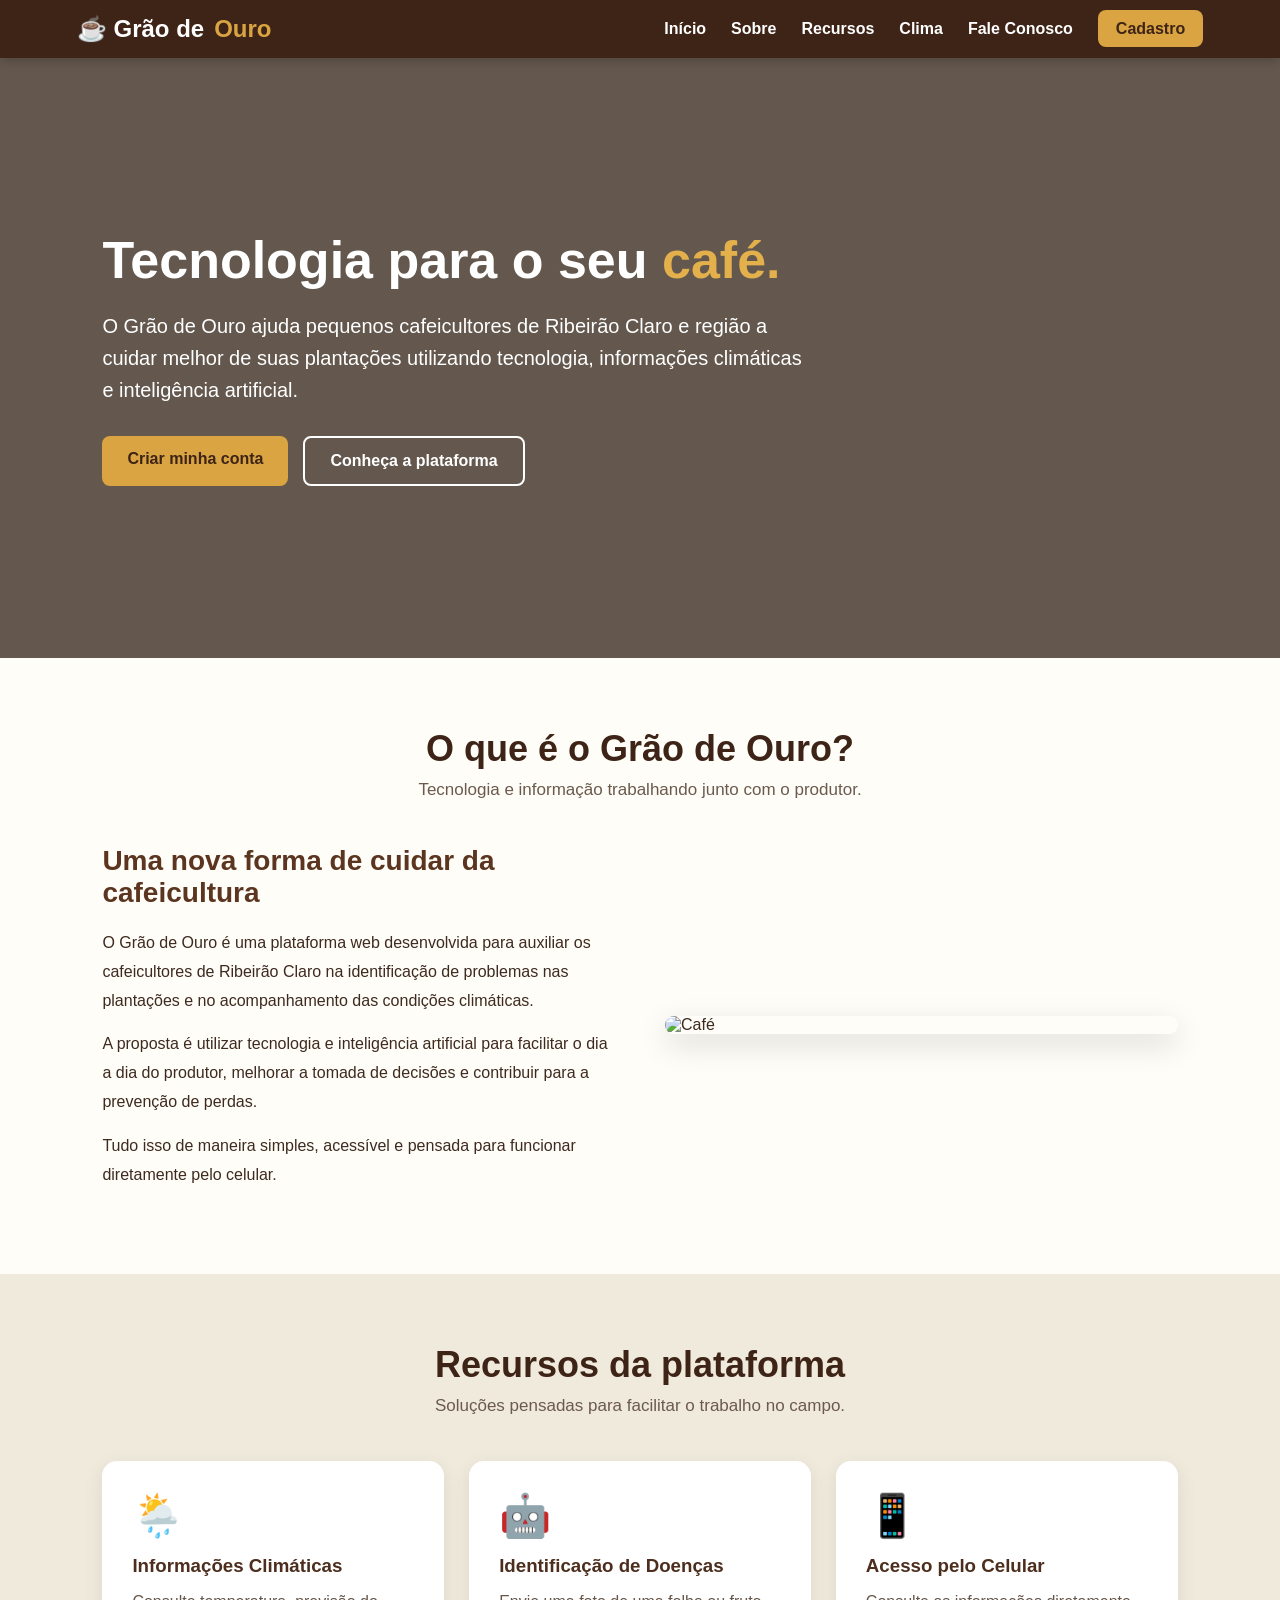
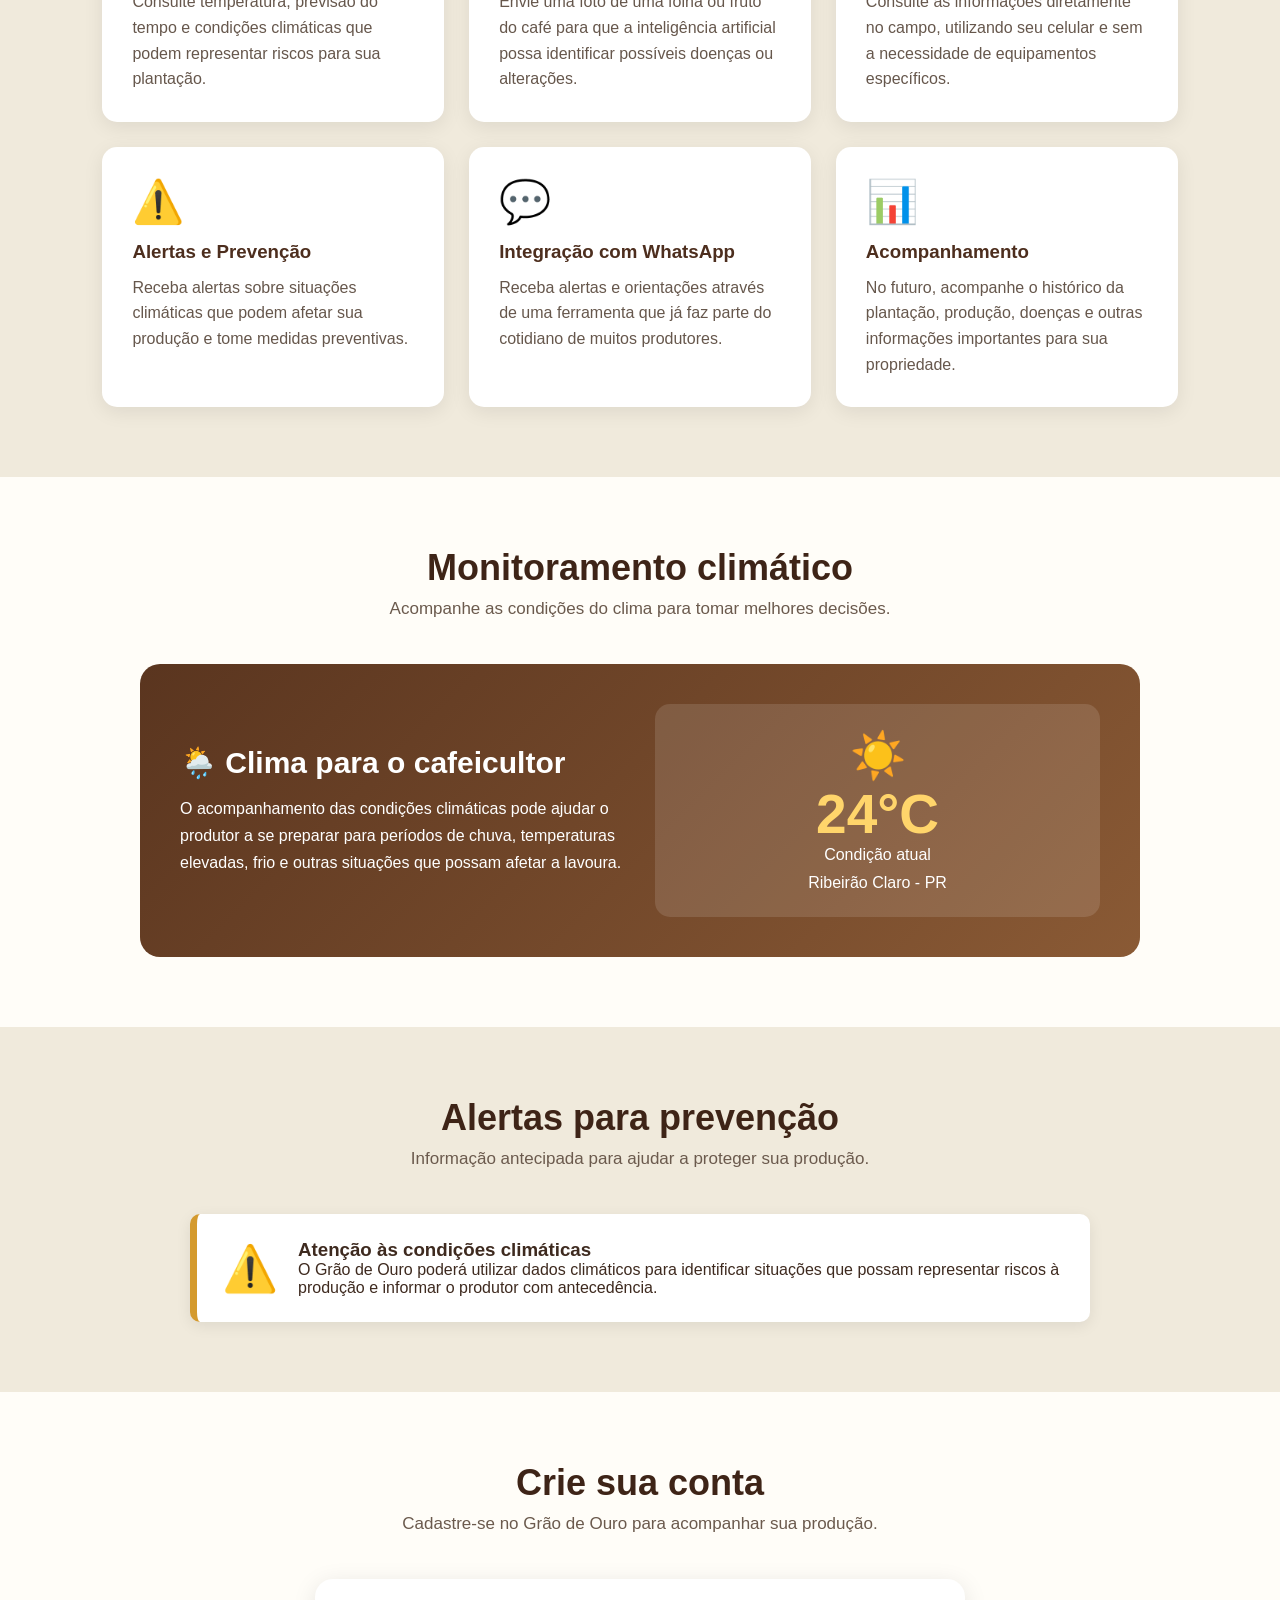
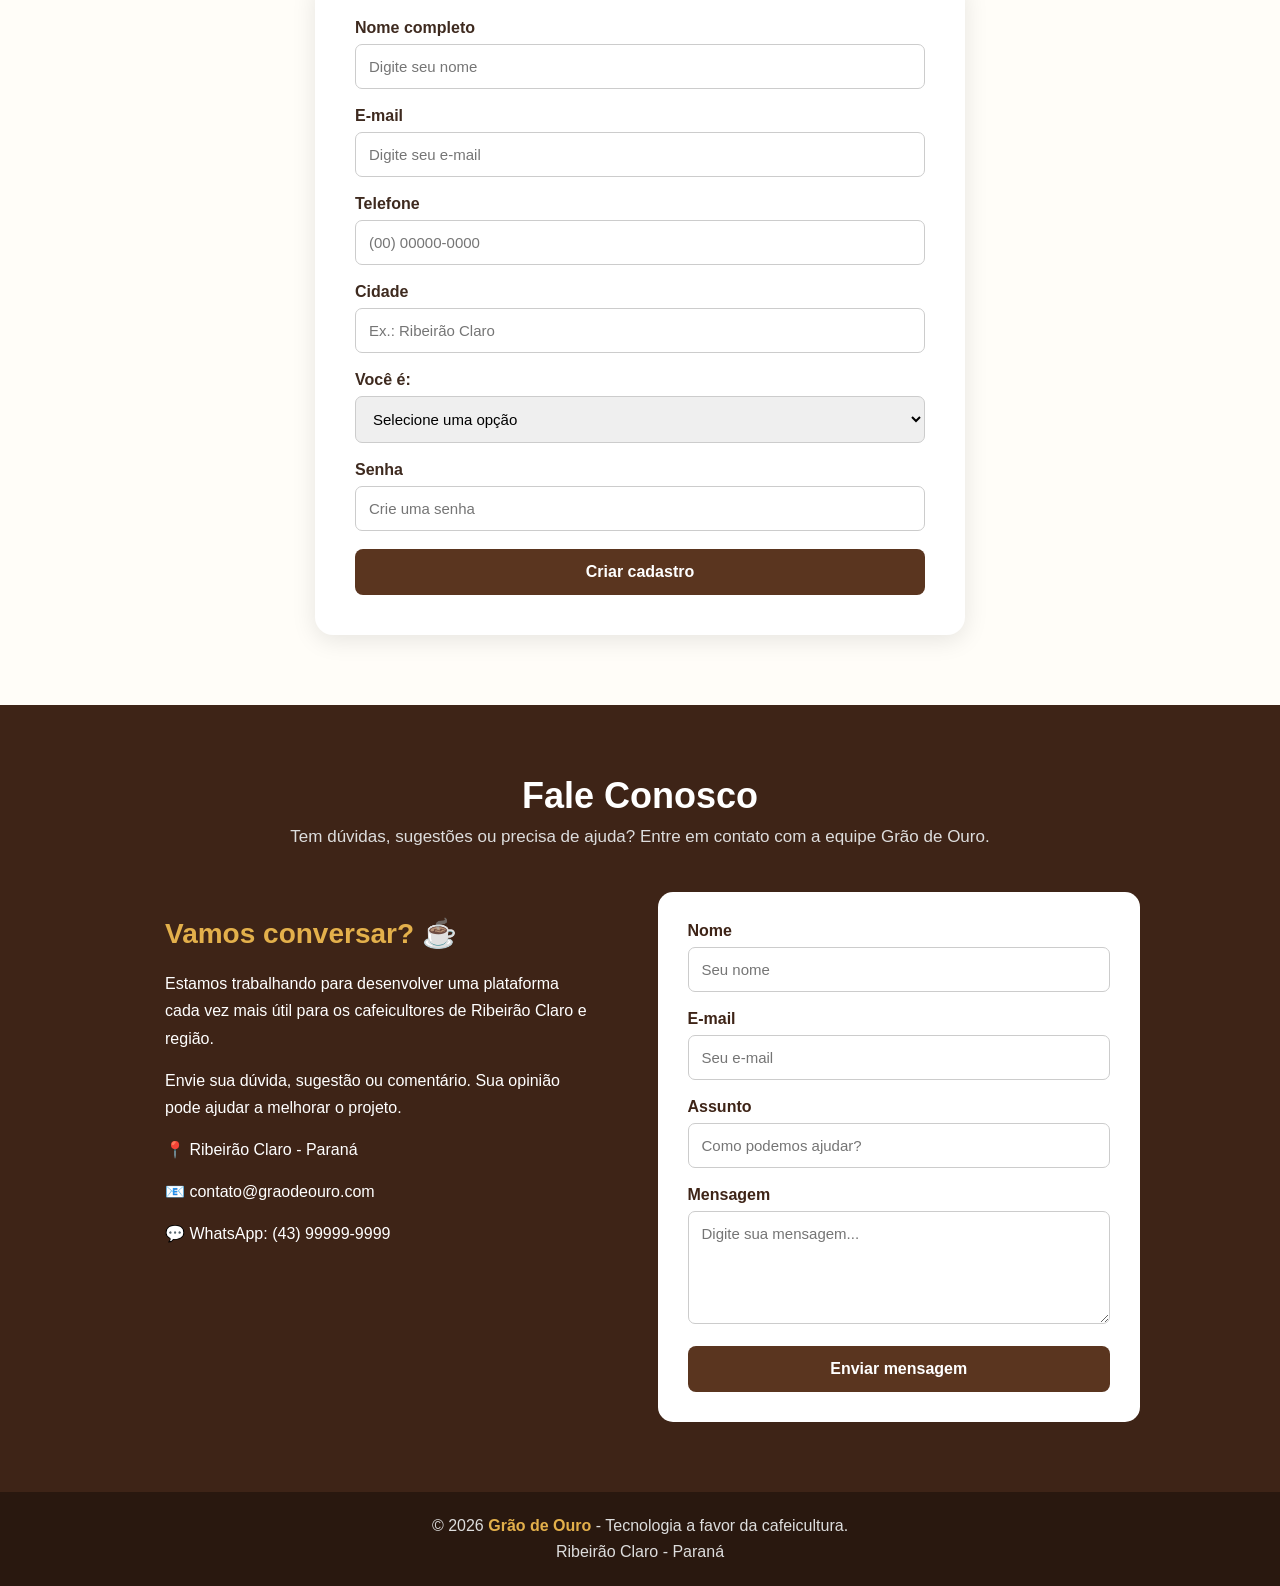
==== index.html @ 0e8c2e57 "upfate" ====
<!DOCTYPE html>
<html lang="pt-BR">
<head>
    <meta charset="UTF-8">
    <meta name="viewport" content="width=device-width, initial-scale=1.0">

    <title>Grão de Ouro | Tecnologia para a Cafeicultura</title>

    <style>
        * {
            margin: 0;
            padding: 0;
            box-sizing: border-box;
            font-family: Arial, Helvetica, sans-serif;
        }

        html {
            scroll-behavior: smooth;
        }

        body {
            background-color: #f7f3ea;
            color: #3e2a1f;
        }

        /* CABEÇALHO */

        header {
            background: #3e2417;
            color: white;
            padding: 15px 6%;
            display: flex;
            justify-content: space-between;
            align-items: center;
            position: sticky;
            top: 0;
            z-index: 1000;
            box-shadow: 0 3px 10px rgba(0,0,0,0.2);
        }

        .logo {
            display: flex;
            align-items: center;
            gap: 10px;
            font-size: 24px;
            font-weight: bold;
        }

        .logo span {
            color: #d9a441;
        }

        nav ul {
            display: flex;
            list-style: none;
            gap: 25px;
        }

        nav a {
            color: white;
            text-decoration: none;
            font-weight: bold;
            transition: 0.3s;
        }

        nav a:hover {
            color: #d9a441;
        }

        .btn-cadastro {
            background: #d9a441;
            padding: 10px 18px;
            border-radius: 8px;
            color: #3e2417 !important;
        }

        /* HERO */

        .hero {
            min-height: 600px;
            display: flex;
            align-items: center;
            padding: 60px 8%;
            background:
                linear-gradient(rgba(43, 28, 18, 0.72), rgba(43, 28, 18, 0.72)),
                url("https://images.unsplash.com/photo-1447933601403-0c6688de566e?auto=format&fit=crop&w=1600&q=80");
            background-size: cover;
            background-position: center;
            color: white;
        }

        .hero-content {
            max-width: 700px;
        }

        .hero h1 {
            font-size: 52px;
            margin-bottom: 20px;
        }

        .hero h1 span {
            color: #e3b04b;
        }

        .hero p {
            font-size: 20px;
            line-height: 1.6;
            margin-bottom: 30px;
        }

        .hero-buttons {
            display: flex;
            gap: 15px;
            flex-wrap: wrap;
        }

        .btn {
            display: inline-block;
            padding: 14px 25px;
            border-radius: 8px;
            text-decoration: none;
            font-weight: bold;
            transition: 0.3s;
        }

        .btn-primary {
            background: #d9a441;
            color: #3e2417;
        }

        .btn-primary:hover {
            background: #efc56d;
            transform: translateY(-2px);
        }

        .btn-secondary {
            border: 2px solid white;
            color: white;
        }

        .btn-secondary:hover {
            background: white;
            color: #3e2417;
        }

        /* SEÇÕES */

        section {
            padding: 70px 8%;
        }

        .section-title {
            text-align: center;
            margin-bottom: 45px;
        }

        .section-title h2 {
            font-size: 36px;
            color: #3e2417;
            margin-bottom: 10px;
        }

        .section-title p {
            color: #6b5a4d;
            font-size: 17px;
        }

        /* SOBRE */

        .sobre {
            background: #fffdf8;
        }

        .sobre-container {
            max-width: 1100px;
            margin: auto;
            display: grid;
            grid-template-columns: 1fr 1fr;
            gap: 50px;
            align-items: center;
        }

        .sobre-texto h3 {
            font-size: 28px;
            margin-bottom: 20px;
            color: #5b351f;
        }

        .sobre-texto p {
            line-height: 1.8;
            margin-bottom: 15px;
        }

        .sobre-img {
            border-radius: 20px;
            overflow: hidden;
            box-shadow: 0 10px 30px rgba(0,0,0,0.15);
        }

        .sobre-img img {
            width: 100%;
            display: block;
        }

        /* FUNCIONALIDADES */

        .funcionalidades {
            background: #f0eadc;
        }

        .cards {
            max-width: 1200px;
            margin: auto;
            display: grid;
            grid-template-columns: repeat(3, 1fr);
            gap: 25px;
        }

        .card {
            background: white;
            padding: 30px;
            border-radius: 15px;
            box-shadow: 0 5px 20px rgba(0,0,0,0.08);
            transition: 0.3s;
        }

        .card:hover {
            transform: translateY(-7px);
            box-shadow: 0 10px 25px rgba(0,0,0,0.15);
        }

        .card-icon {
            font-size: 42px;
            margin-bottom: 15px;
        }

        .card h3 {
            margin-bottom: 12px;
            color: #4d2e1e;
        }

        .card p {
            line-height: 1.6;
            color: #66574c;
        }

        /* CLIMA */

        .clima {
            background: #fffdf8;
        }

        .clima-box {
            max-width: 1000px;
            margin: auto;
            background: linear-gradient(135deg, #5a351f, #8a5a35);
            color: white;
            padding: 40px;
            border-radius: 20px;
            display: grid;
            grid-template-columns: 1fr 1fr;
            gap: 30px;
            align-items: center;
        }

        .clima-info h3 {
            font-size: 30px;
            margin-bottom: 15px;
        }

        .clima-info p {
            line-height: 1.7;
        }

        .clima-card {
            background: rgba(255,255,255,0.12);
            padding: 25px;
            border-radius: 15px;
            text-align: center;
        }

        .temperatura {
            font-size: 55px;
            font-weight: bold;
            color: #ffd56b;
        }

        /* ALERTAS */

        .alertas {
            background: #f0eadc;
        }

        .alerta-box {
            max-width: 900px;
            margin: auto;
            display: flex;
            gap: 20px;
            align-items: center;
            background: #fff;
            border-left: 7px solid #d49a2e;
            padding: 25px;
            border-radius: 10px;
            box-shadow: 0 4px 15px rgba(0,0,0,0.08);
        }

        .alerta-icon {
            font-size: 45px;
        }

        /* CADASTRO */

        .cadastro {
            background: #fffdf8;
        }

        .form-container {
            max-width: 650px;
            margin: auto;
            background: white;
            padding: 40px;
            border-radius: 18px;
            box-shadow: 0 5px 25px rgba(0,0,0,0.1);
        }

        .form-group {
            margin-bottom: 18px;
        }

        .form-group label {
            display: block;
            margin-bottom: 7px;
            font-weight: bold;
        }

        .form-group input,
        .form-group select,
        .form-group textarea {
            width: 100%;
            padding: 13px;
            border: 1px solid #ccc;
            border-radius: 7px;
            outline: none;
            font-size: 15px;
        }

        .form-group input:focus,
        .form-group select:focus,
        .form-group textarea:focus {
            border-color: #8a5a35;
        }

        .btn-form {
            width: 100%;
            padding: 14px;
            border: none;
            border-radius: 8px;
            background: #5a351f;
            color: white;
            font-size: 16px;
            font-weight: bold;
            cursor: pointer;
            transition: 0.3s;
        }

        .btn-form:hover {
            background: #8a5a35;
        }

        /* FALE CONOSCO */

        .contato {
            background: #3e2417;
            color: white;
        }

        .contato .section-title h2 {
            color: white;
        }

        .contato .section-title p {
            color: #ddd;
        }

        .contato-container {
            max-width: 1000px;
            margin: auto;
            display: grid;
            grid-template-columns: 1fr 1fr;
            gap: 35px;
        }

        .contato-info {
            padding: 25px;
        }

        .contato-info h3 {
            font-size: 28px;
            margin-bottom: 20px;
            color: #e3b04b;
        }

        .contato-info p {
            line-height: 1.7;
            margin-bottom: 15px;
        }

        .contato-form {
            background: white;
            padding: 30px;
            border-radius: 15px;
            color: #3e2417;
        }

        /* RODAPÉ */

        footer {
            background: #29180f;
            color: #ddd;
            text-align: center;
            padding: 25px;
        }

        footer strong {
            color: #e3b04b;
        }

        /* RESPONSIVIDADE */

        @media (max-width: 900px) {

            nav ul {
                gap: 12px;
            }

            .hero h1 {
                font-size: 42px;
            }

            .cards {
                grid-template-columns: repeat(2, 1fr);
            }

            .sobre-container,
            .clima-box,
            .contato-container {
                grid-template-columns: 1fr;
            }
        }

        @media (max-width: 650px) {

            header {
                flex-direction: column;
                gap: 15px;
            }

            nav ul {
                flex-wrap: wrap;
                justify-content: center;
            }

            .hero {
                min-height: 520px;
                padding: 40px 6%;
            }

            .hero h1 {
                font-size: 35px;
            }

            .hero p {
                font-size: 17px;
            }

            section {
                padding: 50px 6%;
            }

            .cards {
                grid-template-columns: 1fr;
            }

            .form-container {
                padding: 25px;
            }
        }
    </style>
</head>

<body>

    <!-- CABEÇALHO -->

    <header>

        <div class="logo">
            ☕ Grão de <span>Ouro</span>
        </div>

        <nav>
            <ul>
                <li><a href="#inicio">Início</a></li>
                <li><a href="#sobre">Sobre</a></li>
                <li><a href="#recursos">Recursos</a></li>
                <li><a href="#clima">Clima</a></li>
                <li><a href="#contato">Fale Conosco</a></li>
                <li><a href="#cadastro" class="btn-cadastro">Cadastro</a></li>
            </ul>
        </nav>

    </header>


    <!-- INÍCIO -->

    <section class="hero" id="inicio">

        <div class="hero-content">

            <h1>
                Tecnologia para o seu
                <span>café.</span>
            </h1>

            <p>
                O Grão de Ouro ajuda pequenos cafeicultores
                de Ribeirão Claro e região a cuidar melhor
                de suas plantações utilizando tecnologia,
                informações climáticas e inteligência artificial.
            </p>

            <div class="hero-buttons">

                <a href="#cadastro" class="btn btn-primary">
                    Criar minha conta
                </a>

                <a href="#recursos" class="btn btn-secondary">
                    Conheça a plataforma
                </a>

            </div>

        </div>

    </section>


    <!-- SOBRE -->

    <section class="sobre" id="sobre">

        <div class="section-title">

            <h2>O que é o Grão de Ouro?</h2>

            <p>
                Tecnologia e informação trabalhando junto com o produtor.
            </p>

        </div>

        <div class="sobre-container">

            <div class="sobre-texto">

                <h3>Uma nova forma de cuidar da cafeicultura</h3>

                <p>
                    O Grão de Ouro é uma plataforma web desenvolvida
                    para auxiliar os cafeicultores de Ribeirão Claro
                    na identificação de problemas nas plantações e
                    no acompanhamento das condições climáticas.
                </p>

                <p>
                    A proposta é utilizar tecnologia e inteligência
                    artificial para facilitar o dia a dia do produtor,
                    melhorar a tomada de decisões e contribuir para
                    a prevenção de perdas.
                </p>

                <p>
                    Tudo isso de maneira simples, acessível e pensada
                    para funcionar diretamente pelo celular.
                </p>

            </div>

            <div class="sobre-img">

                <img
                    src="https://images.unsplash.com/photo-1514432324607-a09d9b4aefdd?auto=format&fit=crop&w=900&q=80"
                    alt="Café">
                    
            </div>

        </div>

    </section>


    <!-- RECURSOS -->

    <section class="funcionalidades" id="recursos">

        <div class="section-title">

            <h2>Recursos da plataforma</h2>

            <p>
                Soluções pensadas para facilitar o trabalho no campo.
            </p>

        </div>

        <div class="cards">

            <div class="card">

                <div class="card-icon">🌦️</div>

                <h3>Informações Climáticas</h3>

                <p>
                    Consulte temperatura, previsão do tempo e
                    condições climáticas que podem representar
                    riscos para sua plantação.
                </p>

            </div>


            <div class="card">

                <div class="card-icon">🤖</div>

                <h3>Identificação de Doenças</h3>

                <p>
                    Envie uma foto de uma folha ou fruto do café
                    para que a inteligência artificial possa
                    identificar possíveis doenças ou alterações.
                </p>

            </div>


            <div class="card">

                <div class="card-icon">📱</div>

                <h3>Acesso pelo Celular</h3>

                <p>
                    Consulte as informações diretamente no campo,
                    utilizando seu celular e sem a necessidade
                    de equipamentos específicos.
                </p>

            </div>


            <div class="card">

                <div class="card-icon">⚠️</div>

                <h3>Alertas e Prevenção</h3>

                <p>
                    Receba alertas sobre situações climáticas
                    que podem afetar sua produção e tome medidas
                    preventivas.
                </p>

            </div>


            <div class="card">

                <div class="card-icon">💬</div>

                <h3>Integração com WhatsApp</h3>

                <p>
                    Receba alertas e orientações através de uma
                    ferramenta que já faz parte do cotidiano
                    de muitos produtores.
                </p>

            </div>


            <div class="card">

                <div class="card-icon">📊</div>

                <h3>Acompanhamento</h3>

                <p>
                    No futuro, acompanhe o histórico da plantação,
                    produção, doenças e outras informações
                    importantes para sua propriedade.
                </p>

            </div>

        </div>

    </section>


    <!-- CLIMA -->

    <section class="clima" id="clima">

        <div class="section-title">

            <h2>Monitoramento climático</h2>

            <p>
                Acompanhe as condições do clima para tomar melhores decisões.
            </p>

        </div>

        <div class="clima-box">

            <div class="clima-info">

                <h3>🌦️ Clima para o cafeicultor</h3>

                <p>
                    O acompanhamento das condições climáticas pode
                    ajudar o produtor a se preparar para períodos
                    de chuva, temperaturas elevadas, frio e outras
                    situações que possam afetar a lavoura.
                </p>

            </div>

            <div class="clima-card">

                <div style="font-size: 45px;">☀️</div>

                <div class="temperatura">24°C</div>

                <p>Condição atual</p>

                <p style="margin-top: 10px;">
                    Ribeirão Claro - PR
                </p>

            </div>

        </div>

    </section>


    <!-- ALERTAS -->

    <section class="alertas">

        <div class="section-title">

            <h2>Alertas para prevenção</h2>

            <p>
                Informação antecipada para ajudar a proteger sua produção.
            </p>

        </div>

        <div class="alerta-box">

            <div class="alerta-icon">⚠️</div>

            <div>

                <h3>Atenção às condições climáticas</h3>

                <p>
                    O Grão de Ouro poderá utilizar dados climáticos
                    para identificar situações que possam representar
                    riscos à produção e informar o produtor com
                    antecedência.
                </p>

            </div>

        </div>

    </section>


    <!-- CADASTRO -->

    <section class="cadastro" id="cadastro">

        <div class="section-title">

            <h2>Crie sua conta</h2>

            <p>
                Cadastre-se no Grão de Ouro para acompanhar sua produção.
            </p>

        </div>

        <div class="form-container">

            <form id="formCadastro">

                <div class="form-group">

                    <label for="nome">Nome completo</label>

                    <input
                        type="text"
                        id="nome"
                        placeholder="Digite seu nome"
                        required>

                </div>


                <div class="form-group">

                    <label for="email">E-mail</label>

                    <input
                        type="email"
                        id="email"
                        placeholder="Digite seu e-mail"
                        required>

                </div>


                <div class="form-group">

                    <label for="telefone">Telefone</label>

                    <input
                        type="tel"
                        id="telefone"
                        placeholder="(00) 00000-0000"
                        required>

                </div>


                <div class="form-group">

                    <label for="cidade">Cidade</label>

                    <input
                        type="text"
                        id="cidade"
                        placeholder="Ex.: Ribeirão Claro"
                        required>

                </div>


                <div class="form-group">

                    <label for="tipo">Você é:</label>

                    <select id="tipo" required>

                        <option value="">
                            Selecione uma opção
                        </option>

                        <option>
                            Pequeno cafeicultor
                        </option>

                        <option>
                            Produtor rural
                        </option>

                        <option>
                            Técnico agrícola
                        </option>

                        <option>
                            Outro
                        </option>

                    </select>

                </div>


                <div class="form-group">

                    <label for="senha">Senha</label>

                    <input
                        type="password"
                        id="senha"
                        placeholder="Crie uma senha"
                        required>

                </div>


                <button type="submit" class="btn-form">
                    Criar cadastro
                </button>

            </form>

        </div>

    </section>


    <!-- FALE CONOSCO -->

    <section class="contato" id="contato">

        <div class="section-title">

            <h2>Fale Conosco</h2>

            <p>
                Tem dúvidas, sugestões ou precisa de ajuda?
                Entre em contato com a equipe Grão de Ouro.
            </p>

        </div>

        <div class="contato-container">

            <div class="contato-info">

                <h3>Vamos conversar? ☕</h3>

                <p>
                    Estamos trabalhando para desenvolver uma
                    plataforma cada vez mais útil para os
                    cafeicultores de Ribeirão Claro e região.
                </p>

                <p>
                    Envie sua dúvida, sugestão ou comentário.
                    Sua opinião pode ajudar a melhorar o projeto.
                </p>

                <p>
                    📍 Ribeirão Claro - Paraná
                </p>

                <p>
                    📧 contato@graodeouro.com
                </p>

                <p>
                    💬 WhatsApp: (43) 99999-9999
                </p>

            </div>


            <div class="contato-form">

                <form id="formContato">

                    <div class="form-group">

                        <label for="nomeContato">
                            Nome
                        </label>

                        <input
                            type="text"
                            id="nomeContato"
                            placeholder="Seu nome"
                            required>

                    </div>


                    <div class="form-group">

                        <label for="emailContato">
                            E-mail
                        </label>

                        <input
                            type="email"
                            id="emailContato"
                            placeholder="Seu e-mail"
                            required>

                    </div>


                    <div class="form-group">

                        <label for="assunto">
                            Assunto
                        </label>

                        <input
                            type="text"
                            id="assunto"
                            placeholder="Como podemos ajudar?"
                            required>

                    </div>


                    <div class="form-group">

                        <label for="mensagem">
                            Mensagem
                        </label>

                        <textarea
                            id="mensagem"
                            rows="5"
                            placeholder="Digite sua mensagem..."
                            required></textarea>

                    </div>


                    <button type="submit" class="btn-form">
                        Enviar mensagem
                    </button>

                </form>

            </div>

        </div>

    </section>


    <!-- RODAPÉ -->

    <footer>

        <p>
            © 2026 <strong>Grão de Ouro</strong> -
            Tecnologia a favor da cafeicultura.
        </p>

        <p style="margin-top: 8px;">
            Ribeirão Claro - Paraná
        </p>

    </footer>


    <!-- JAVASCRIPT -->

    <script>

        // FORMULÁRIO DE CADASTRO

        document
            .getElementById("formCadastro")
            .addEventListener("submit", function(event) {

                event.preventDefault();

                const nome =
                    document.getElementById("nome").value;

                alert(
                    "Cadastro realizado com sucesso, " +
                    nome +
                    "!"
                );

                this.reset();

            });


        // FORMULÁRIO DE CONTATO

        document
            .getElementById("formContato")
            .addEventListener("submit", function(event) {

                event.preventDefault();

                alert(
                    "Mensagem enviada com sucesso! " +
                    "Nossa equipe entrará em contato."
                );

                this.reset();

            });

    </script>

</body>
</html>
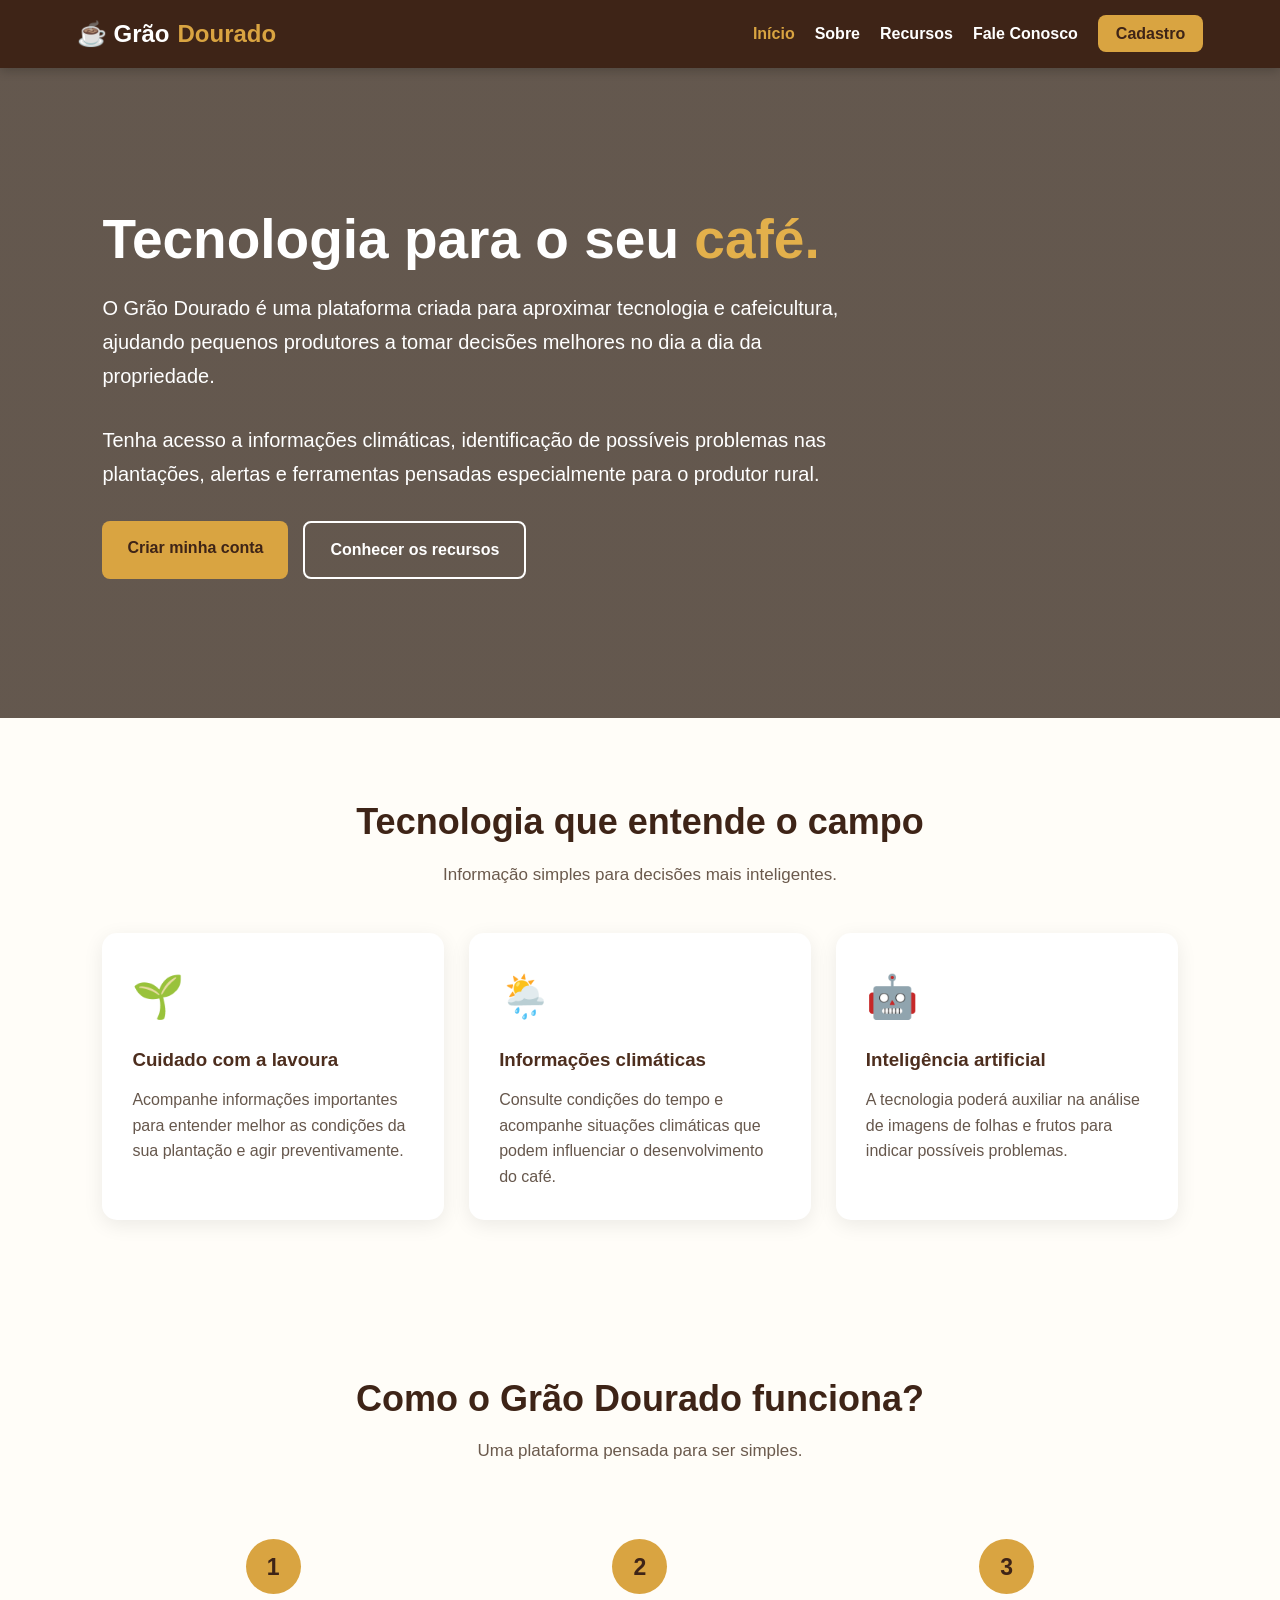
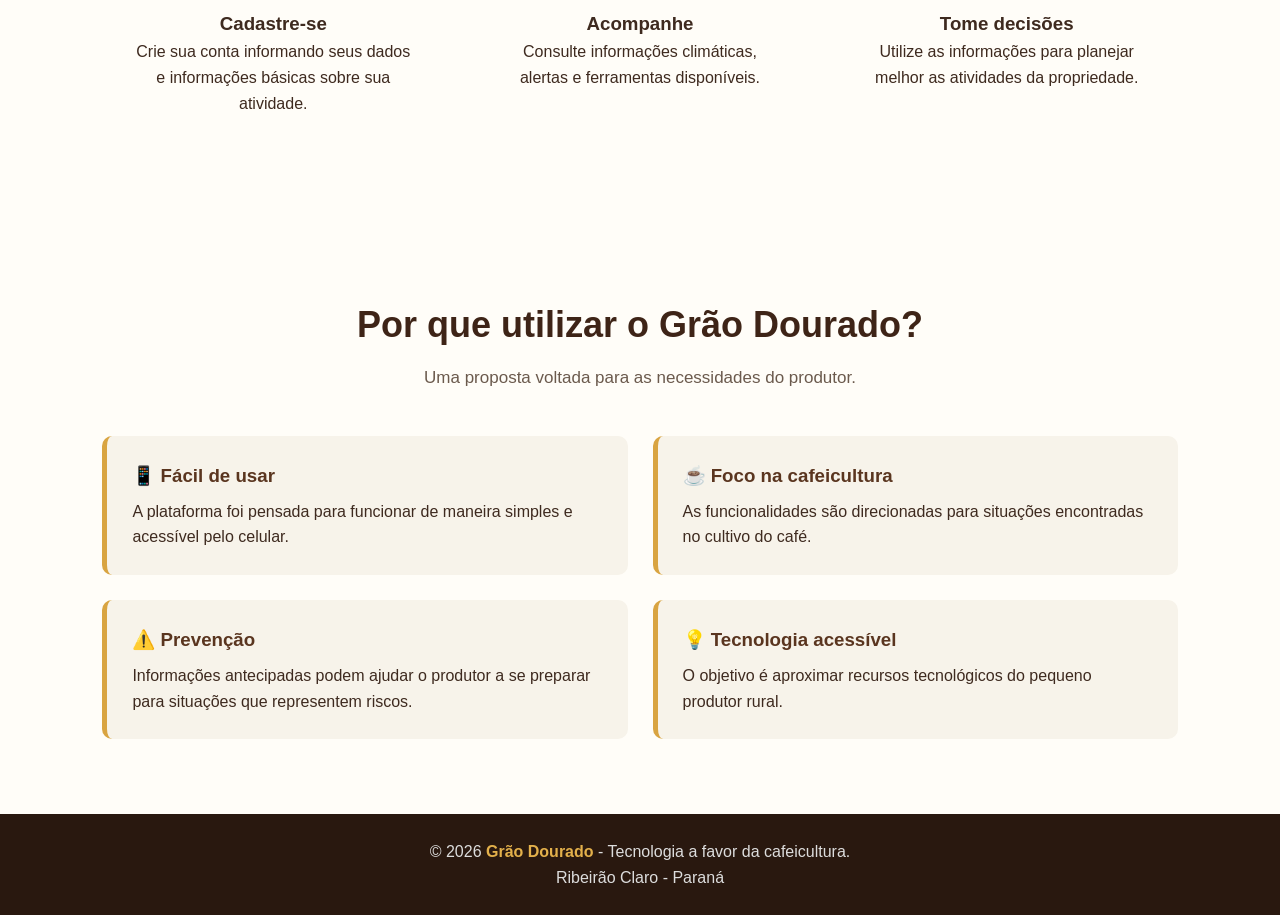
==== commit f9216574: "update" ====
--- a/index.html
+++ b/index.html
@@ -1,1109 +1,321 @@
 <!DOCTYPE html>
 <html lang="pt-BR">
+
 <head>
+
     <meta charset="UTF-8">
     <meta name="viewport" content="width=device-width, initial-scale=1.0">
 
-    <title>Grão de Ouro | Tecnologia para a Cafeicultura</title>
-
-    <style>
-        * {
-            margin: 0;
-            padding: 0;
-            box-sizing: border-box;
-            font-family: Arial, Helvetica, sans-serif;
-        }
-
-        html {
-            scroll-behavior: smooth;
-        }
-
-        body {
-            background-color: #f7f3ea;
-            color: #3e2a1f;
-        }
-
-        /* CABEÇALHO */
-
-        header {
-            background: #3e2417;
-            color: white;
-            padding: 15px 6%;
-            display: flex;
-            justify-content: space-between;
-            align-items: center;
-            position: sticky;
-            top: 0;
-            z-index: 1000;
-            box-shadow: 0 3px 10px rgba(0,0,0,0.2);
-        }
-
-        .logo {
-            display: flex;
-            align-items: center;
-            gap: 10px;
-            font-size: 24px;
-            font-weight: bold;
-        }
-
-        .logo span {
-            color: #d9a441;
-        }
-
-        nav ul {
-            display: flex;
-            list-style: none;
-            gap: 25px;
-        }
-
-        nav a {
-            color: white;
-            text-decoration: none;
-            font-weight: bold;
-            transition: 0.3s;
-        }
-
-        nav a:hover {
-            color: #d9a441;
-        }
-
-        .btn-cadastro {
-            background: #d9a441;
-            padding: 10px 18px;
-            border-radius: 8px;
-            color: #3e2417 !important;
-        }
-
-        /* HERO */
-
-        .hero {
-            min-height: 600px;
-            display: flex;
-            align-items: center;
-            padding: 60px 8%;
-            background:
-                linear-gradient(rgba(43, 28, 18, 0.72), rgba(43, 28, 18, 0.72)),
-                url("https://images.unsplash.com/photo-1447933601403-0c6688de566e?auto=format&fit=crop&w=1600&q=80");
-            background-size: cover;
-            background-position: center;
-            color: white;
-        }
-
-        .hero-content {
-            max-width: 700px;
-        }
-
-        .hero h1 {
-            font-size: 52px;
-            margin-bottom: 20px;
-        }
-
-        .hero h1 span {
-            color: #e3b04b;
-        }
-
-        .hero p {
-            font-size: 20px;
-            line-height: 1.6;
-            margin-bottom: 30px;
-        }
-
-        .hero-buttons {
-            display: flex;
-            gap: 15px;
-            flex-wrap: wrap;
-        }
-
-        .btn {
-            display: inline-block;
-            padding: 14px 25px;
-            border-radius: 8px;
-            text-decoration: none;
-            font-weight: bold;
-            transition: 0.3s;
-        }
-
-        .btn-primary {
-            background: #d9a441;
-            color: #3e2417;
-        }
-
-        .btn-primary:hover {
-            background: #efc56d;
-            transform: translateY(-2px);
-        }
-
-        .btn-secondary {
-            border: 2px solid white;
-            color: white;
-        }
-
-        .btn-secondary:hover {
-            background: white;
-            color: #3e2417;
-        }
-
-        /* SEÇÕES */
-
-        section {
-            padding: 70px 8%;
-        }
-
-        .section-title {
-            text-align: center;
-            margin-bottom: 45px;
-        }
-
-        .section-title h2 {
-            font-size: 36px;
-            color: #3e2417;
-            margin-bottom: 10px;
-        }
-
-        .section-title p {
-            color: #6b5a4d;
-            font-size: 17px;
-        }
-
-        /* SOBRE */
-
-        .sobre {
-            background: #fffdf8;
-        }
-
-        .sobre-container {
-            max-width: 1100px;
-            margin: auto;
-            display: grid;
-            grid-template-columns: 1fr 1fr;
-            gap: 50px;
-            align-items: center;
-        }
-
-        .sobre-texto h3 {
-            font-size: 28px;
-            margin-bottom: 20px;
-            color: #5b351f;
-        }
-
-        .sobre-texto p {
-            line-height: 1.8;
-            margin-bottom: 15px;
-        }
-
-        .sobre-img {
-            border-radius: 20px;
-            overflow: hidden;
-            box-shadow: 0 10px 30px rgba(0,0,0,0.15);
-        }
-
-        .sobre-img img {
-            width: 100%;
-            display: block;
-        }
-
-        /* FUNCIONALIDADES */
-
-        .funcionalidades {
-            background: #f0eadc;
-        }
-
-        .cards {
-            max-width: 1200px;
-            margin: auto;
-            display: grid;
-            grid-template-columns: repeat(3, 1fr);
-            gap: 25px;
-        }
-
-        .card {
-            background: white;
-            padding: 30px;
-            border-radius: 15px;
-            box-shadow: 0 5px 20px rgba(0,0,0,0.08);
-            transition: 0.3s;
-        }
-
-        .card:hover {
-            transform: translateY(-7px);
-            box-shadow: 0 10px 25px rgba(0,0,0,0.15);
-        }
-
-        .card-icon {
-            font-size: 42px;
-            margin-bottom: 15px;
-        }
-
-        .card h3 {
-            margin-bottom: 12px;
-            color: #4d2e1e;
-        }
-
-        .card p {
-            line-height: 1.6;
-            color: #66574c;
-        }
-
-        /* CLIMA */
-
-        .clima {
-            background: #fffdf8;
-        }
-
-        .clima-box {
-            max-width: 1000px;
-            margin: auto;
-            background: linear-gradient(135deg, #5a351f, #8a5a35);
-            color: white;
-            padding: 40px;
-            border-radius: 20px;
-            display: grid;
-            grid-template-columns: 1fr 1fr;
-            gap: 30px;
-            align-items: center;
-        }
-
-        .clima-info h3 {
-            font-size: 30px;
-            margin-bottom: 15px;
-        }
-
-        .clima-info p {
-            line-height: 1.7;
-        }
-
-        .clima-card {
-            background: rgba(255,255,255,0.12);
-            padding: 25px;
-            border-radius: 15px;
-            text-align: center;
-        }
-
-        .temperatura {
-            font-size: 55px;
-            font-weight: bold;
-            color: #ffd56b;
-        }
-
-        /* ALERTAS */
-
-        .alertas {
-            background: #f0eadc;
-        }
-
-        .alerta-box {
-            max-width: 900px;
-            margin: auto;
-            display: flex;
-            gap: 20px;
-            align-items: center;
-            background: #fff;
-            border-left: 7px solid #d49a2e;
-            padding: 25px;
-            border-radius: 10px;
-            box-shadow: 0 4px 15px rgba(0,0,0,0.08);
-        }
-
-        .alerta-icon {
-            font-size: 45px;
-        }
-
-        /* CADASTRO */
-
-        .cadastro {
-            background: #fffdf8;
-        }
-
-        .form-container {
-            max-width: 650px;
-            margin: auto;
-            background: white;
-            padding: 40px;
-            border-radius: 18px;
-            box-shadow: 0 5px 25px rgba(0,0,0,0.1);
-        }
-
-        .form-group {
-            margin-bottom: 18px;
-        }
-
-        .form-group label {
-            display: block;
-            margin-bottom: 7px;
-            font-weight: bold;
-        }
-
-        .form-group input,
-        .form-group select,
-        .form-group textarea {
-            width: 100%;
-            padding: 13px;
-            border: 1px solid #ccc;
-            border-radius: 7px;
-            outline: none;
-            font-size: 15px;
-        }
-
-        .form-group input:focus,
-        .form-group select:focus,
-        .form-group textarea:focus {
-            border-color: #8a5a35;
-        }
-
-        .btn-form {
-            width: 100%;
-            padding: 14px;
-            border: none;
-            border-radius: 8px;
-            background: #5a351f;
-            color: white;
-            font-size: 16px;
-            font-weight: bold;
-            cursor: pointer;
-            transition: 0.3s;
-        }
-
-        .btn-form:hover {
-            background: #8a5a35;
-        }
-
-        /* FALE CONOSCO */
-
-        .contato {
-            background: #3e2417;
-            color: white;
-        }
-
-        .contato .section-title h2 {
-            color: white;
-        }
-
-        .contato .section-title p {
-            color: #ddd;
-        }
-
-        .contato-container {
-            max-width: 1000px;
-            margin: auto;
-            display: grid;
-            grid-template-columns: 1fr 1fr;
-            gap: 35px;
-        }
-
-        .contato-info {
-            padding: 25px;
-        }
-
-        .contato-info h3 {
-            font-size: 28px;
-            margin-bottom: 20px;
-            color: #e3b04b;
-        }
-
-        .contato-info p {
-            line-height: 1.7;
-            margin-bottom: 15px;
-        }
-
-        .contato-form {
-            background: white;
-            padding: 30px;
-            border-radius: 15px;
-            color: #3e2417;
-        }
-
-        /* RODAPÉ */
-
-        footer {
-            background: #29180f;
-            color: #ddd;
-            text-align: center;
-            padding: 25px;
-        }
-
-        footer strong {
-            color: #e3b04b;
-        }
-
-        /* RESPONSIVIDADE */
-
-        @media (max-width: 900px) {
-
-            nav ul {
-                gap: 12px;
-            }
-
-            .hero h1 {
-                font-size: 42px;
-            }
-
-            .cards {
-                grid-template-columns: repeat(2, 1fr);
-            }
-
-            .sobre-container,
-            .clima-box,
-            .contato-container {
-                grid-template-columns: 1fr;
-            }
-        }
-
-        @media (max-width: 650px) {
-
-            header {
-                flex-direction: column;
-                gap: 15px;
-            }
-
-            nav ul {
-                flex-wrap: wrap;
-                justify-content: center;
-            }
-
-            .hero {
-                min-height: 520px;
-                padding: 40px 6%;
-            }
-
-            .hero h1 {
-                font-size: 35px;
-            }
-
-            .hero p {
-                font-size: 17px;
-            }
-
-            section {
-                padding: 50px 6%;
-            }
-
-            .cards {
-                grid-template-columns: 1fr;
-            }
-
-            .form-container {
-                padding: 25px;
-            }
-        }
-    </style>
+    <title>Grão Dourado | Tecnologia para a Cafeicultura</title>
+
+    <link rel="stylesheet" href="style.css">
+
 </head>
 
 <body>
 
-    <!-- CABEÇALHO -->
-
-    <header>
-
-        <div class="logo">
-            ☕ Grão de <span>Ouro</span>
-        </div>
-
-        <nav>
-            <ul>
-                <li><a href="#inicio">Início</a></li>
-                <li><a href="#sobre">Sobre</a></li>
-                <li><a href="#recursos">Recursos</a></li>
-                <li><a href="#clima">Clima</a></li>
-                <li><a href="#contato">Fale Conosco</a></li>
-                <li><a href="#cadastro" class="btn-cadastro">Cadastro</a></li>
-            </ul>
-        </nav>
-
-    </header>
-
-
-    <!-- INÍCIO -->
-
-    <section class="hero" id="inicio">
-
-        <div class="hero-content">
-
-            <h1>
-                Tecnologia para o seu
-                <span>café.</span>
-            </h1>
-
-            <p>
-                O Grão de Ouro ajuda pequenos cafeicultores
-                de Ribeirão Claro e região a cuidar melhor
-                de suas plantações utilizando tecnologia,
-                informações climáticas e inteligência artificial.
-            </p>
-
-            <div class="hero-buttons">
-
-                <a href="#cadastro" class="btn btn-primary">
-                    Criar minha conta
-                </a>
-
-                <a href="#recursos" class="btn btn-secondary">
-                    Conheça a plataforma
-                </a>
-
-            </div>
-
-        </div>
-
-    </section>
-
-
-    <!-- SOBRE -->
-
-    <section class="sobre" id="sobre">
-
-        <div class="section-title">
-
-            <h2>O que é o Grão de Ouro?</h2>
-
-            <p>
-                Tecnologia e informação trabalhando junto com o produtor.
-            </p>
-
-        </div>
-
-        <div class="sobre-container">
-
-            <div class="sobre-texto">
-
-                <h3>Uma nova forma de cuidar da cafeicultura</h3>
-
-                <p>
-                    O Grão de Ouro é uma plataforma web desenvolvida
-                    para auxiliar os cafeicultores de Ribeirão Claro
-                    na identificação de problemas nas plantações e
-                    no acompanhamento das condições climáticas.
-                </p>
-
-                <p>
-                    A proposta é utilizar tecnologia e inteligência
-                    artificial para facilitar o dia a dia do produtor,
-                    melhorar a tomada de decisões e contribuir para
-                    a prevenção de perdas.
-                </p>
-
-                <p>
-                    Tudo isso de maneira simples, acessível e pensada
-                    para funcionar diretamente pelo celular.
-                </p>
-
-            </div>
-
-            <div class="sobre-img">
-
-                <img
-                    src="https://images.unsplash.com/photo-1514432324607-a09d9b4aefdd?auto=format&fit=crop&w=900&q=80"
-                    alt="Café">
-                    
-            </div>
-
-        </div>
-
-    </section>
-
-
-    <!-- RECURSOS -->
-
-    <section class="funcionalidades" id="recursos">
-
-        <div class="section-title">
-
-            <h2>Recursos da plataforma</h2>
-
-            <p>
-                Soluções pensadas para facilitar o trabalho no campo.
-            </p>
-
-        </div>
-
-        <div class="cards">
-
-            <div class="card">
-
-                <div class="card-icon">🌦️</div>
-
-                <h3>Informações Climáticas</h3>
-
-                <p>
-                    Consulte temperatura, previsão do tempo e
-                    condições climáticas que podem representar
-                    riscos para sua plantação.
-                </p>
-
-            </div>
-
-
-            <div class="card">
-
-                <div class="card-icon">🤖</div>
-
-                <h3>Identificação de Doenças</h3>
-
-                <p>
-                    Envie uma foto de uma folha ou fruto do café
-                    para que a inteligência artificial possa
-                    identificar possíveis doenças ou alterações.
-                </p>
-
-            </div>
-
-
-            <div class="card">
-
-                <div class="card-icon">📱</div>
-
-                <h3>Acesso pelo Celular</h3>
-
-                <p>
-                    Consulte as informações diretamente no campo,
-                    utilizando seu celular e sem a necessidade
-                    de equipamentos específicos.
-                </p>
-
-            </div>
-
-
-            <div class="card">
-
-                <div class="card-icon">⚠️</div>
-
-                <h3>Alertas e Prevenção</h3>
-
-                <p>
-                    Receba alertas sobre situações climáticas
-                    que podem afetar sua produção e tome medidas
-                    preventivas.
-                </p>
-
-            </div>
-
-
-            <div class="card">
-
-                <div class="card-icon">💬</div>
-
-                <h3>Integração com WhatsApp</h3>
-
-                <p>
-                    Receba alertas e orientações através de uma
-                    ferramenta que já faz parte do cotidiano
-                    de muitos produtores.
-                </p>
-
-            </div>
-
-
-            <div class="card">
-
-                <div class="card-icon">📊</div>
-
-                <h3>Acompanhamento</h3>
-
-                <p>
-                    No futuro, acompanhe o histórico da plantação,
-                    produção, doenças e outras informações
-                    importantes para sua propriedade.
-                </p>
-
-            </div>
-
-        </div>
-
-    </section>
-
-
-    <!-- CLIMA -->
-
-    <section class="clima" id="clima">
-
-        <div class="section-title">
-
-            <h2>Monitoramento climático</h2>
-
-            <p>
-                Acompanhe as condições do clima para tomar melhores decisões.
-            </p>
-
-        </div>
-
-        <div class="clima-box">
-
-            <div class="clima-info">
-
-                <h3>🌦️ Clima para o cafeicultor</h3>
-
-                <p>
-                    O acompanhamento das condições climáticas pode
-                    ajudar o produtor a se preparar para períodos
-                    de chuva, temperaturas elevadas, frio e outras
-                    situações que possam afetar a lavoura.
-                </p>
-
-            </div>
-
-            <div class="clima-card">
-
-                <div style="font-size: 45px;">☀️</div>
-
-                <div class="temperatura">24°C</div>
-
-                <p>Condição atual</p>
-
-                <p style="margin-top: 10px;">
-                    Ribeirão Claro - PR
-                </p>
-
-            </div>
-
-        </div>
-
-    </section>
-
-
-    <!-- ALERTAS -->
-
-    <section class="alertas">
-
-        <div class="section-title">
-
-            <h2>Alertas para prevenção</h2>
-
-            <p>
-                Informação antecipada para ajudar a proteger sua produção.
-            </p>
-
-        </div>
-
-        <div class="alerta-box">
-
-            <div class="alerta-icon">⚠️</div>
-
-            <div>
-
-                <h3>Atenção às condições climáticas</h3>
-
-                <p>
-                    O Grão de Ouro poderá utilizar dados climáticos
-                    para identificar situações que possam representar
-                    riscos à produção e informar o produtor com
-                    antecedência.
-                </p>
-
-            </div>
-
-        </div>
-
-    </section>
-
-
-    <!-- CADASTRO -->
-
-    <section class="cadastro" id="cadastro">
-
-        <div class="section-title">
-
-            <h2>Crie sua conta</h2>
-
-            <p>
-                Cadastre-se no Grão de Ouro para acompanhar sua produção.
-            </p>
-
-        </div>
-
-        <div class="form-container">
-
-            <form id="formCadastro">
-
-                <div class="form-group">
-
-                    <label for="nome">Nome completo</label>
-
-                    <input
-                        type="text"
-                        id="nome"
-                        placeholder="Digite seu nome"
-                        required>
-
-                </div>
-
-
-                <div class="form-group">
-
-                    <label for="email">E-mail</label>
-
-                    <input
-                        type="email"
-                        id="email"
-                        placeholder="Digite seu e-mail"
-                        required>
-
-                </div>
-
-
-                <div class="form-group">
-
-                    <label for="telefone">Telefone</label>
-
-                    <input
-                        type="tel"
-                        id="telefone"
-                        placeholder="(00) 00000-0000"
-                        required>
-
-                </div>
-
-
-                <div class="form-group">
-
-                    <label for="cidade">Cidade</label>
-
-                    <input
-                        type="text"
-                        id="cidade"
-                        placeholder="Ex.: Ribeirão Claro"
-                        required>
-
-                </div>
-
-
-                <div class="form-group">
-
-                    <label for="tipo">Você é:</label>
-
-                    <select id="tipo" required>
-
-                        <option value="">
-                            Selecione uma opção
-                        </option>
-
-                        <option>
-                            Pequeno cafeicultor
-                        </option>
-
-                        <option>
-                            Produtor rural
-                        </option>
-
-                        <option>
-                            Técnico agrícola
-                        </option>
-
-                        <option>
-                            Outro
-                        </option>
-
-                    </select>
-
-                </div>
-
-
-                <div class="form-group">
-
-                    <label for="senha">Senha</label>
-
-                    <input
-                        type="password"
-                        id="senha"
-                        placeholder="Crie uma senha"
-                        required>
-
-                </div>
-
-
-                <button type="submit" class="btn-form">
-                    Criar cadastro
-                </button>
-
-            </form>
-
-        </div>
-
-    </section>
-
-
-    <!-- FALE CONOSCO -->
-
-    <section class="contato" id="contato">
-
-        <div class="section-title">
-
-            <h2>Fale Conosco</h2>
-
-            <p>
-                Tem dúvidas, sugestões ou precisa de ajuda?
-                Entre em contato com a equipe Grão de Ouro.
-            </p>
-
-        </div>
-
-        <div class="contato-container">
-
-            <div class="contato-info">
-
-                <h3>Vamos conversar? ☕</h3>
-
-                <p>
-                    Estamos trabalhando para desenvolver uma
-                    plataforma cada vez mais útil para os
-                    cafeicultores de Ribeirão Claro e região.
-                </p>
-
-                <p>
-                    Envie sua dúvida, sugestão ou comentário.
-                    Sua opinião pode ajudar a melhorar o projeto.
-                </p>
-
-                <p>
-                    📍 Ribeirão Claro - Paraná
-                </p>
-
-                <p>
-                    📧 contato@graodeouro.com
-                </p>
-
-                <p>
-                    💬 WhatsApp: (43) 99999-9999
-                </p>
-
-            </div>
-
-
-            <div class="contato-form">
-
-                <form id="formContato">
-
-                    <div class="form-group">
-
-                        <label for="nomeContato">
-                            Nome
-                        </label>
-
-                        <input
-                            type="text"
-                            id="nomeContato"
-                            placeholder="Seu nome"
-                            required>
-
-                    </div>
-
-
-                    <div class="form-group">
-
-                        <label for="emailContato">
-                            E-mail
-                        </label>
-
-                        <input
-                            type="email"
-                            id="emailContato"
-                            placeholder="Seu e-mail"
-                            required>
-
-                    </div>
-
-
-                    <div class="form-group">
-
-                        <label for="assunto">
-                            Assunto
-                        </label>
-
-                        <input
-                            type="text"
-                            id="assunto"
-                            placeholder="Como podemos ajudar?"
-                            required>
-
-                    </div>
-
-
-                    <div class="form-group">
-
-                        <label for="mensagem">
-                            Mensagem
-                        </label>
-
-                        <textarea
-                            id="mensagem"
-                            rows="5"
-                            placeholder="Digite sua mensagem..."
-                            required></textarea>
-
-                    </div>
-
-
-                    <button type="submit" class="btn-form">
-                        Enviar mensagem
-                    </button>
-
-                </form>
-
-            </div>
-
-        </div>
-
-    </section>
-
-
-    <!-- RODAPÉ -->
-
-    <footer>
-
-        <p>
-            © 2026 <strong>Grão de Ouro</strong> -
-            Tecnologia a favor da cafeicultura.
-        </p>
-
-        <p style="margin-top: 8px;">
-            Ribeirão Claro - Paraná
-        </p>
-
-    </footer>
-
-
-    <!-- JAVASCRIPT -->
-
-    <script>
-
-        // FORMULÁRIO DE CADASTRO
-
-        document
-            .getElementById("formCadastro")
-            .addEventListener("submit", function(event) {
-
-                event.preventDefault();
-
-                const nome =
-                    document.getElementById("nome").value;
-
-                alert(
-                    "Cadastro realizado com sucesso, " +
-                    nome +
-                    "!"
-                );
-
-                this.reset();
-
-            });
-
-
-        // FORMULÁRIO DE CONTATO
-
-        document
-            .getElementById("formContato")
-            .addEventListener("submit", function(event) {
-
-                event.preventDefault();
-
-                alert(
-                    "Mensagem enviada com sucesso! " +
-                    "Nossa equipe entrará em contato."
-                );
-
-                this.reset();
-
-            });
-
-    </script>
+<header>
+
+    <div class="logo">
+        ☕ Grão <span>Dourado</span>
+    </div>
+
+    <nav>
+
+        <ul>
+
+            <li>
+                <a href="index.html" class="active">
+                    Início
+                </a>
+            </li>
+
+            <li>
+                <a href="sobre.html">
+                    Sobre
+                </a>
+            </li>
+
+            <li>
+                <a href="recursos.html">
+                    Recursos
+                </a>
+            </li>
+
+            <li>
+                <a href="contato.html">
+                    Fale Conosco
+                </a>
+            </li>
+
+            <li>
+                <a href="cadastro.html" class="btn-cadastro">
+                    Cadastro
+                </a>
+            </li>
+
+        </ul>
+
+    </nav>
+
+</header>
+
+
+<section class="hero">
+
+    <div class="hero-content">
+
+        <h1>
+            Tecnologia para o seu
+            <span>café.</span>
+        </h1>
+
+        <p>
+            O Grão Dourado é uma plataforma criada para
+            aproximar tecnologia e cafeicultura, ajudando
+            pequenos produtores a tomar decisões melhores
+            no dia a dia da propriedade.
+        </p>
+
+        <p>
+            Tenha acesso a informações climáticas,
+            identificação de possíveis problemas nas
+            plantações, alertas e ferramentas pensadas
+            especialmente para o produtor rural.
+        </p>
+
+        <div class="hero-buttons">
+
+            <a href="cadastro.html" class="btn btn-primary">
+                Criar minha conta
+            </a>
+
+            <a href="recursos.html" class="btn btn-secondary">
+                Conhecer os recursos
+            </a>
+
+        </div>
+
+    </div>
+
+</section>
+
+
+<section class="sobre">
+
+    <div class="section-title">
+
+        <h2>
+            Tecnologia que entende o campo
+        </h2>
+
+        <p>
+            Informação simples para decisões mais inteligentes.
+        </p>
+
+    </div>
+
+    <div class="cards">
+
+        <div class="card">
+
+            <div class="card-icon">🌱</div>
+
+            <h3>
+                Cuidado com a lavoura
+            </h3>
+
+            <p>
+                Acompanhe informações importantes para
+                entender melhor as condições da sua
+                plantação e agir preventivamente.
+            </p>
+
+        </div>
+
+        <div class="card">
+
+            <div class="card-icon">🌦️</div>
+
+            <h3>
+                Informações climáticas
+            </h3>
+
+            <p>
+                Consulte condições do tempo e acompanhe
+                situações climáticas que podem influenciar
+                o desenvolvimento do café.
+            </p>
+
+        </div>
+
+        <div class="card">
+
+            <div class="card-icon">🤖</div>
+
+            <h3>
+                Inteligência artificial
+            </h3>
+
+            <p>
+                A tecnologia poderá auxiliar na análise
+                de imagens de folhas e frutos para indicar
+                possíveis problemas.
+            </p>
+
+        </div>
+
+    </div>
+
+</section>
+
+
+<section class="passos">
+
+    <div class="section-title">
+
+        <h2>
+            Como o Grão Dourado funciona?
+        </h2>
+
+        <p>
+            Uma plataforma pensada para ser simples.
+        </p>
+
+    </div>
+
+    <div class="passos-grid">
+
+        <div class="passo">
+
+            <div class="numero">1</div>
+
+            <h3>
+                Cadastre-se
+            </h3>
+
+            <p>
+                Crie sua conta informando seus dados
+                e informações básicas sobre sua atividade.
+            </p>
+
+        </div>
+
+        <div class="passo">
+
+            <div class="numero">2</div>
+
+            <h3>
+                Acompanhe
+            </h3>
+
+            <p>
+                Consulte informações climáticas,
+                alertas e ferramentas disponíveis.
+            </p>
+
+        </div>
+
+        <div class="passo">
+
+            <div class="numero">3</div>
+
+            <h3>
+                Tome decisões
+            </h3>
+
+            <p>
+                Utilize as informações para planejar
+                melhor as atividades da propriedade.
+            </p>
+
+        </div>
+
+    </div>
+
+</section>
+
+
+<section class="diferenciais">
+
+    <div class="section-title">
+
+        <h2>
+            Por que utilizar o Grão Dourado?
+        </h2>
+
+        <p>
+            Uma proposta voltada para as necessidades do produtor.
+        </p>
+
+    </div>
+
+    <div class="diferenciais-grid">
+
+        <div class="diferencial">
+
+            <h3>📱 Fácil de usar</h3>
+
+            <p>
+                A plataforma foi pensada para funcionar
+                de maneira simples e acessível pelo celular.
+            </p>
+
+        </div>
+
+        <div class="diferencial">
+
+            <h3>☕ Foco na cafeicultura</h3>
+
+            <p>
+                As funcionalidades são direcionadas para
+                situações encontradas no cultivo do café.
+            </p>
+
+        </div>
+
+        <div class="diferencial">
+
+            <h3>⚠️ Prevenção</h3>
+
+            <p>
+                Informações antecipadas podem ajudar
+                o produtor a se preparar para situações
+                que representem riscos.
+            </p>
+
+        </div>
+
+        <div class="diferencial">
+
+            <h3>💡 Tecnologia acessível</h3>
+
+            <p>
+                O objetivo é aproximar recursos tecnológicos
+                do pequeno produtor rural.
+            </p>
+
+        </div>
+
+    </div>
+
+</section>
+
+
+<footer>
+
+    <p>
+        © 2026 <strong>Grão Dourado</strong> -
+        Tecnologia a favor da cafeicultura.
+    </p>
+
+    <p>
+        Ribeirão Claro - Paraná
+    </p>
+
+</footer>
+
+<script src="script.js"></script>
 
 </body>
 </html>
--- a/style.css
+++ b/style.css
@@ -0,0 +1,654 @@
+* {
+    margin: 0;
+    padding: 0;
+    box-sizing: border-box;
+    font-family: Arial, Helvetica, sans-serif;
+}
+
+html {
+    scroll-behavior: smooth;
+}
+
+body {
+    background-color: #f7f3ea;
+    color: #3e2a1f;
+    line-height: 1.6;
+}
+
+/* =========================
+   CABEÇALHO
+========================= */
+
+header {
+    background: #3e2417;
+    color: white;
+    padding: 15px 6%;
+    display: flex;
+    justify-content: space-between;
+    align-items: center;
+    position: sticky;
+    top: 0;
+    z-index: 1000;
+    box-shadow: 0 3px 10px rgba(0,0,0,0.2);
+}
+
+.logo {
+    display: flex;
+    align-items: center;
+    gap: 8px;
+    font-size: 24px;
+    font-weight: bold;
+    white-space: nowrap;
+}
+
+.logo span {
+    color: #d9a441;
+}
+
+nav ul {
+    display: flex;
+    list-style: none;
+    gap: 20px;
+    align-items: center;
+}
+
+nav a {
+    color: white;
+    text-decoration: none;
+    font-weight: bold;
+    transition: 0.3s;
+}
+
+nav a:hover,
+nav a.active {
+    color: #d9a441;
+}
+
+.btn-cadastro {
+    background: #d9a441;
+    padding: 10px 18px;
+    border-radius: 8px;
+    color: #3e2417 !important;
+}
+
+.btn-cadastro:hover {
+    background: #efc56d;
+}
+
+/* =========================
+   HERO
+========================= */
+
+.hero {
+    min-height: 650px;
+    display: flex;
+    align-items: center;
+    padding: 80px 8%;
+    background:
+        linear-gradient(rgba(43, 28, 18, 0.72), rgba(43, 28, 18, 0.72)),
+        url("https://images.unsplash.com/photo-1447933601403-0c6688de566e?auto=format&fit=crop&w=1600&q=80");
+    background-size: cover;
+    background-position: center;
+    color: white;
+}
+
+.hero-content {
+    max-width: 760px;
+}
+
+.hero h1 {
+    font-size: 55px;
+    line-height: 1.15;
+    margin-bottom: 20px;
+}
+
+.hero h1 span {
+    color: #e3b04b;
+}
+
+.hero p {
+    font-size: 20px;
+    line-height: 1.7;
+    margin-bottom: 30px;
+}
+
+.hero-buttons {
+    display: flex;
+    gap: 15px;
+    flex-wrap: wrap;
+}
+
+.btn {
+    display: inline-block;
+    padding: 14px 25px;
+    border-radius: 8px;
+    text-decoration: none;
+    font-weight: bold;
+    transition: 0.3s;
+}
+
+.btn-primary {
+    background: #d9a441;
+    color: #3e2417;
+}
+
+.btn-primary:hover {
+    background: #efc56d;
+    transform: translateY(-2px);
+}
+
+.btn-secondary {
+    border: 2px solid white;
+    color: white;
+}
+
+.btn-secondary:hover {
+    background: white;
+    color: #3e2417;
+}
+
+/* =========================
+   HERO DAS PÁGINAS
+========================= */
+
+.page-hero {
+    background:
+        linear-gradient(rgba(43, 28, 18, 0.78), rgba(43, 28, 18, 0.78)),
+        url("https://images.unsplash.com/photo-1495474472287-4d71bcdd2085?auto=format&fit=crop&w=1600&q=80");
+    background-size: cover;
+    background-position: center;
+    color: white;
+    padding: 100px 8%;
+    text-align: center;
+}
+
+.page-hero h1 {
+    font-size: 48px;
+    margin-bottom: 15px;
+}
+
+.page-hero h1 span {
+    color: #e3b04b;
+}
+
+.page-hero p {
+    max-width: 750px;
+    margin: auto;
+    font-size: 19px;
+}
+
+/* =========================
+   SEÇÕES
+========================= */
+
+section {
+    padding: 75px 8%;
+}
+
+.section-title {
+    text-align: center;
+    margin-bottom: 45px;
+}
+
+.section-title h2 {
+    font-size: 36px;
+    color: #3e2417;
+    margin-bottom: 10px;
+}
+
+.section-title p {
+    color: #6b5a4d;
+    font-size: 17px;
+}
+
+.sobre {
+    background: #fffdf8;
+}
+
+.funcionalidades {
+    background: #f0eadc;
+}
+
+/* =========================
+   SOBRE
+========================= */
+
+.sobre-container {
+    max-width: 1100px;
+    margin: auto;
+    display: grid;
+    grid-template-columns: 1fr 1fr;
+    gap: 50px;
+    align-items: center;
+}
+
+.sobre-texto h3 {
+    font-size: 28px;
+    margin-bottom: 20px;
+    color: #5b351f;
+}
+
+.sobre-texto p {
+    line-height: 1.8;
+    margin-bottom: 15px;
+}
+
+.sobre-img {
+    border-radius: 20px;
+    overflow: hidden;
+    box-shadow: 0 10px 30px rgba(0,0,0,0.15);
+}
+
+.sobre-img img {
+    width: 100%;
+    display: block;
+}
+
+/* =========================
+   CARDS
+========================= */
+
+.cards {
+    max-width: 1200px;
+    margin: auto;
+    display: grid;
+    grid-template-columns: repeat(3, 1fr);
+    gap: 25px;
+}
+
+.card {
+    background: white;
+    padding: 30px;
+    border-radius: 15px;
+    box-shadow: 0 5px 20px rgba(0,0,0,0.08);
+    transition: 0.3s;
+}
+
+.card:hover {
+    transform: translateY(-7px);
+    box-shadow: 0 10px 25px rgba(0,0,0,0.15);
+}
+
+.card-icon {
+    font-size: 42px;
+    margin-bottom: 15px;
+}
+
+.card h3 {
+    margin-bottom: 12px;
+    color: #4d2e1e;
+}
+
+.card p {
+    line-height: 1.6;
+    color: #66574c;
+}
+
+/* =========================
+   DIFERENCIAIS
+========================= */
+
+.diferenciais {
+    background: #fffdf8;
+}
+
+.diferenciais-grid {
+    max-width: 1100px;
+    margin: auto;
+    display: grid;
+    grid-template-columns: repeat(2, 1fr);
+    gap: 25px;
+}
+
+.diferencial {
+    padding: 25px;
+    border-left: 5px solid #d9a441;
+    background: #f7f3ea;
+    border-radius: 10px;
+}
+
+.diferencial h3 {
+    color: #5a351f;
+    margin-bottom: 8px;
+}
+
+/* =========================
+   CLIMA
+========================= */
+
+.clima {
+    background: #fffdf8;
+}
+
+.clima-box {
+    max-width: 1000px;
+    margin: auto;
+    background: linear-gradient(135deg, #5a351f, #8a5a35);
+    color: white;
+    padding: 40px;
+    border-radius: 20px;
+    display: grid;
+    grid-template-columns: 1fr 1fr;
+    gap: 30px;
+    align-items: center;
+}
+
+.clima-info h3 {
+    font-size: 30px;
+    margin-bottom: 15px;
+}
+
+.clima-info p {
+    line-height: 1.7;
+}
+
+.clima-card {
+    background: rgba(255,255,255,0.12);
+    padding: 25px;
+    border-radius: 15px;
+    text-align: center;
+}
+
+.temperatura {
+    font-size: 55px;
+    font-weight: bold;
+    color: #ffd56b;
+}
+
+.previsao {
+    display: grid;
+    grid-template-columns: repeat(4, 1fr);
+    gap: 15px;
+    margin-top: 25px;
+}
+
+.dia-clima {
+    background: rgba(255,255,255,0.1);
+    padding: 15px;
+    border-radius: 10px;
+}
+
+.dia-clima strong {
+    display: block;
+    color: #ffd56b;
+}
+
+/* =========================
+   ALERTAS
+========================= */
+
+.alertas {
+    background: #f0eadc;
+}
+
+.alerta-box {
+    max-width: 900px;
+    margin: auto;
+    display: flex;
+    gap: 20px;
+    align-items: center;
+    background: #fff;
+    border-left: 7px solid #d49a2e;
+    padding: 25px;
+    border-radius: 10px;
+    box-shadow: 0 4px 15px rgba(0,0,0,0.08);
+}
+
+.alerta-icon {
+    font-size: 45px;
+}
+
+/* =========================
+   PASSOS
+========================= */
+
+.passos {
+    background: #fffdf8;
+}
+
+.passos-grid {
+    max-width: 1100px;
+    margin: auto;
+    display: grid;
+    grid-template-columns: repeat(3, 1fr);
+    gap: 25px;
+}
+
+.passo {
+    text-align: center;
+    padding: 30px;
+}
+
+.numero {
+    width: 55px;
+    height: 55px;
+    margin: 0 auto 15px;
+    border-radius: 50%;
+    background: #d9a441;
+    color: #3e2417;
+    display: flex;
+    justify-content: center;
+    align-items: center;
+    font-size: 23px;
+    font-weight: bold;
+}
+
+/* =========================
+   FORMULÁRIOS
+========================= */
+
+.cadastro {
+    background: #fffdf8;
+}
+
+.form-container {
+    max-width: 650px;
+    margin: auto;
+    background: white;
+    padding: 40px;
+    border-radius: 18px;
+    box-shadow: 0 5px 25px rgba(0,0,0,0.1);
+}
+
+.form-group {
+    margin-bottom: 18px;
+}
+
+.form-group label {
+    display: block;
+    margin-bottom: 7px;
+    font-weight: bold;
+}
+
+.form-group input,
+.form-group select,
+.form-group textarea {
+    width: 100%;
+    padding: 13px;
+    border: 1px solid #ccc;
+    border-radius: 7px;
+    outline: none;
+    font-size: 15px;
+}
+
+.form-group input:focus,
+.form-group select:focus,
+.form-group textarea:focus {
+    border-color: #8a5a35;
+}
+
+.btn-form {
+    width: 100%;
+    padding: 14px;
+    border: none;
+    border-radius: 8px;
+    background: #5a351f;
+    color: white;
+    font-size: 16px;
+    font-weight: bold;
+    cursor: pointer;
+    transition: 0.3s;
+}
+
+.btn-form:hover {
+    background: #8a5a35;
+}
+
+/* =========================
+   CONTATO
+========================= */
+
+.contato {
+    background: #3e2417;
+    color: white;
+}
+
+.contato .section-title h2 {
+    color: white;
+}
+
+.contato .section-title p {
+    color: #ddd;
+}
+
+.contato-container {
+    max-width: 1000px;
+    margin: auto;
+    display: grid;
+    grid-template-columns: 1fr 1fr;
+    gap: 35px;
+}
+
+.contato-info {
+    padding: 25px;
+}
+
+.contato-info h3 {
+    font-size: 28px;
+    margin-bottom: 20px;
+    color: #e3b04b;
+}
+
+.contato-info p {
+    line-height: 1.7;
+    margin-bottom: 15px;
+}
+
+.contato-form {
+    background: white;
+    padding: 30px;
+    border-radius: 15px;
+    color: #3e2417;
+}
+
+/* =========================
+   RODAPÉ
+========================= */
+
+footer {
+    background: #29180f;
+    color: #ddd;
+    text-align: center;
+    padding: 25px;
+}
+
+footer strong {
+    color: #e3b04b;
+}
+
+/* =========================
+   RESPONSIVIDADE
+========================= */
+
+@media (max-width: 900px) {
+
+    header {
+        flex-direction: column;
+        gap: 15px;
+    }
+
+    nav ul {
+        flex-wrap: wrap;
+        justify-content: center;
+    }
+
+    .hero h1 {
+        font-size: 42px;
+    }
+
+    .cards {
+        grid-template-columns: repeat(2, 1fr);
+    }
+
+    .sobre-container,
+    .clima-box,
+    .contato-container,
+    .diferenciais-grid {
+        grid-template-columns: 1fr;
+    }
+
+    .passos-grid {
+        grid-template-columns: 1fr;
+    }
+
+    .previsao {
+        grid-template-columns: repeat(2, 1fr);
+    }
+}
+
+@media (max-width: 650px) {
+
+    .logo {
+        font-size: 21px;
+    }
+
+    nav ul {
+        gap: 10px;
+    }
+
+    nav a {
+        font-size: 14px;
+    }
+
+    .hero {
+        min-height: 550px;
+        padding: 50px 6%;
+    }
+
+    .hero h1 {
+        font-size: 35px;
+    }
+
+    .hero p {
+        font-size: 17px;
+    }
+
+    .page-hero h1 {
+        font-size: 35px;
+    }
+
+    section {
+        padding: 50px 6%;
+    }
+
+    .section-title h2 {
+        font-size: 29px;
+    }
+
+    .cards {
+        grid-template-columns: 1fr;
+    }
+
+    .form-container {
+        padding: 25px;
+    }
+
+    .previsao {
+        grid-template-columns: 1fr 1fr;
+    }
+
+    .alerta-box {
+        flex-direction: column;
+        text-align: center;
+    }
+}
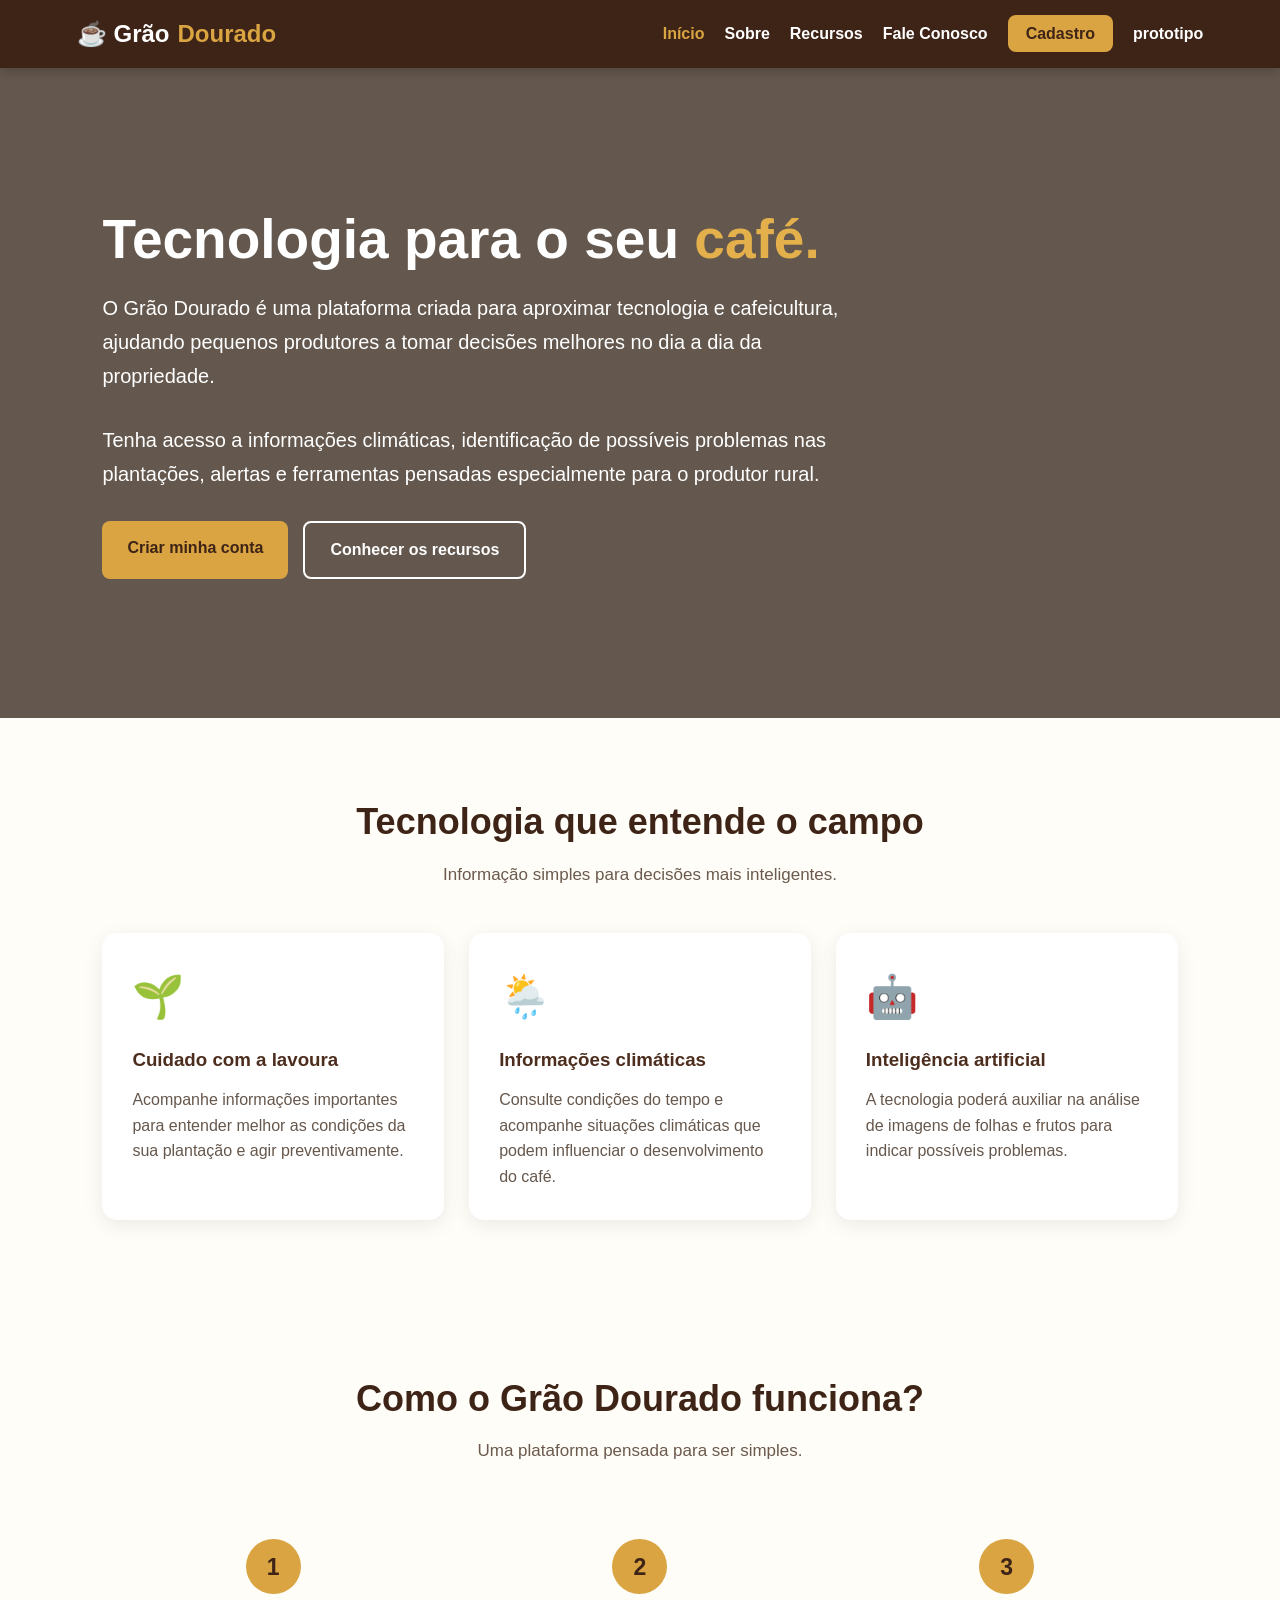
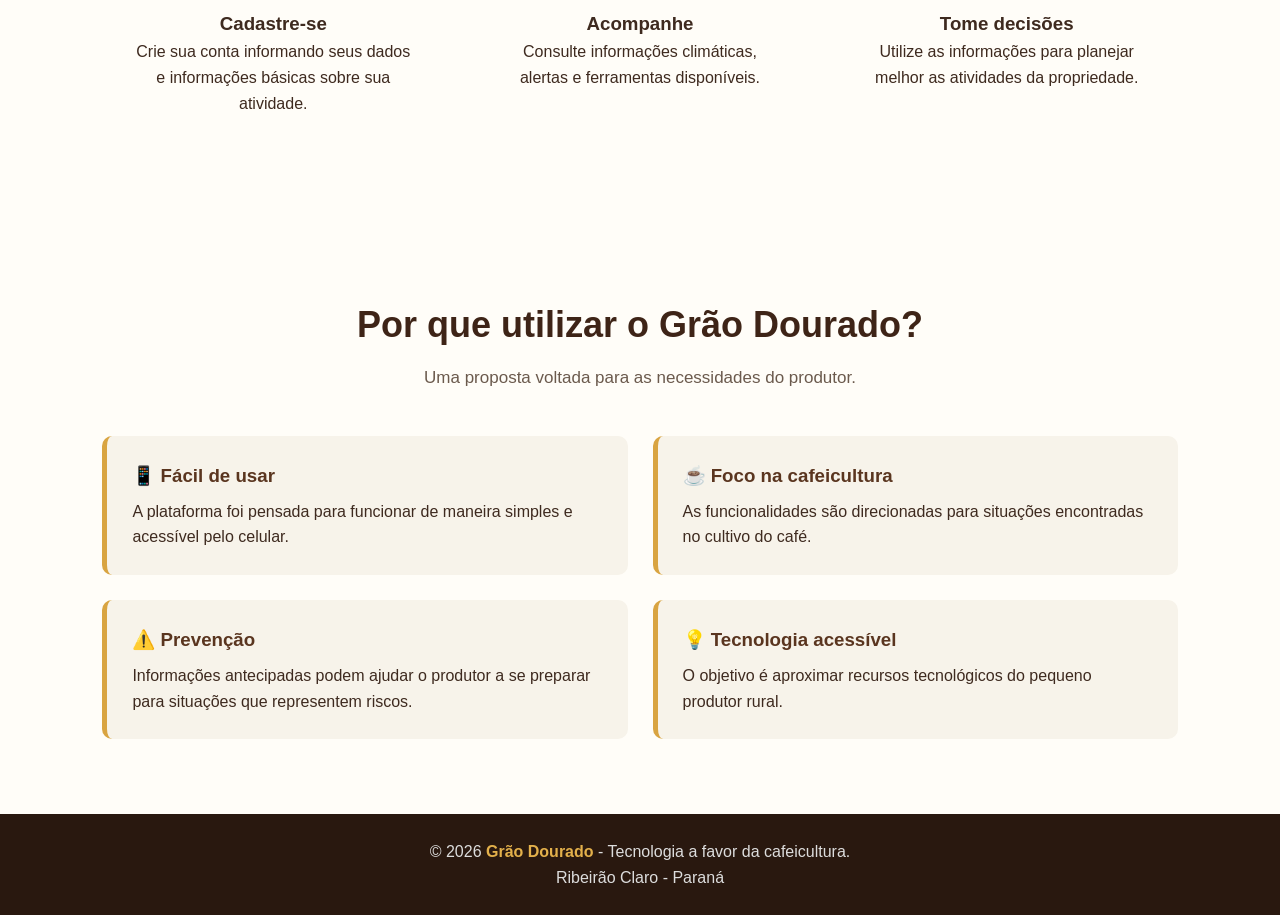
==== commit 385f372d: "up" ====
--- a/index.html
+++ b/index.html
@@ -54,6 +54,11 @@
                 </a>
             </li>
 
+             <li>
+                 <a href="prototipo.html">
+                    prototipo
+                 </a>
+            </li>
         </ul>
 
     </nav>
--- a/style.css
+++ b/style.css
@@ -652,3 +652,120 @@
         text-align: center;
     }
 }
+
+/* =========================
+   PAINEL DO USUÁRIO
+========================= */
+
+.painel {
+    background: #fffdf8;
+    min-height: 600px;
+}
+
+.painel-grid {
+    max-width: 1200px;
+    margin: auto;
+    display: grid;
+    grid-template-columns: repeat(3, 1fr);
+    gap: 25px;
+}
+
+.painel-card {
+    background: white;
+    padding: 30px;
+    border-radius: 15px;
+    box-shadow: 0 5px 20px rgba(0,0,0,0.08);
+    transition: 0.3s;
+}
+
+.painel-card:hover {
+    transform: translateY(-5px);
+    box-shadow: 0 10px 25px rgba(0,0,0,0.13);
+}
+
+.painel-icon {
+    font-size: 42px;
+    margin-bottom: 15px;
+}
+
+.painel-card h3 {
+    color: #4d2e1e;
+    margin-bottom: 18px;
+    font-size: 22px;
+}
+
+.perfil-info p {
+    margin-bottom: 10px;
+    color: #66574c;
+    word-break: break-word;
+}
+
+.perfil-info strong {
+    color: #3e2417;
+}
+
+.temperatura-painel {
+    font-size: 50px;
+    font-weight: bold;
+    color: #d9a441;
+    margin-bottom: 5px;
+}
+
+.texto-menor {
+    margin-top: 15px;
+    color: #77685c;
+    font-size: 14px;
+}
+
+.btn-painel {
+    margin-top: 20px;
+    padding: 12px 20px;
+    border: none;
+    border-radius: 8px;
+    background: #5a351f;
+    color: white;
+    font-weight: bold;
+    cursor: pointer;
+}
+
+.btn-painel:hover {
+    background: #8a5a35;
+}
+
+.sair-container {
+    max-width: 1200px;
+    margin: 40px auto 0;
+    text-align: center;
+}
+
+.btn-sair {
+    padding: 13px 25px;
+    border: none;
+    border-radius: 8px;
+    background: #3e2417;
+    color: white;
+    font-weight: bold;
+    cursor: pointer;
+}
+
+.btn-sair:hover {
+    background: #5a351f;
+}
+
+
+@media (max-width: 900px) {
+
+    .painel-grid {
+        grid-template-columns: repeat(2, 1fr);
+    }
+
+}
+
+
+@media (max-width: 650px) {
+
+    .painel-grid {
+        grid-template-columns: 1fr;
+    }
+
+}
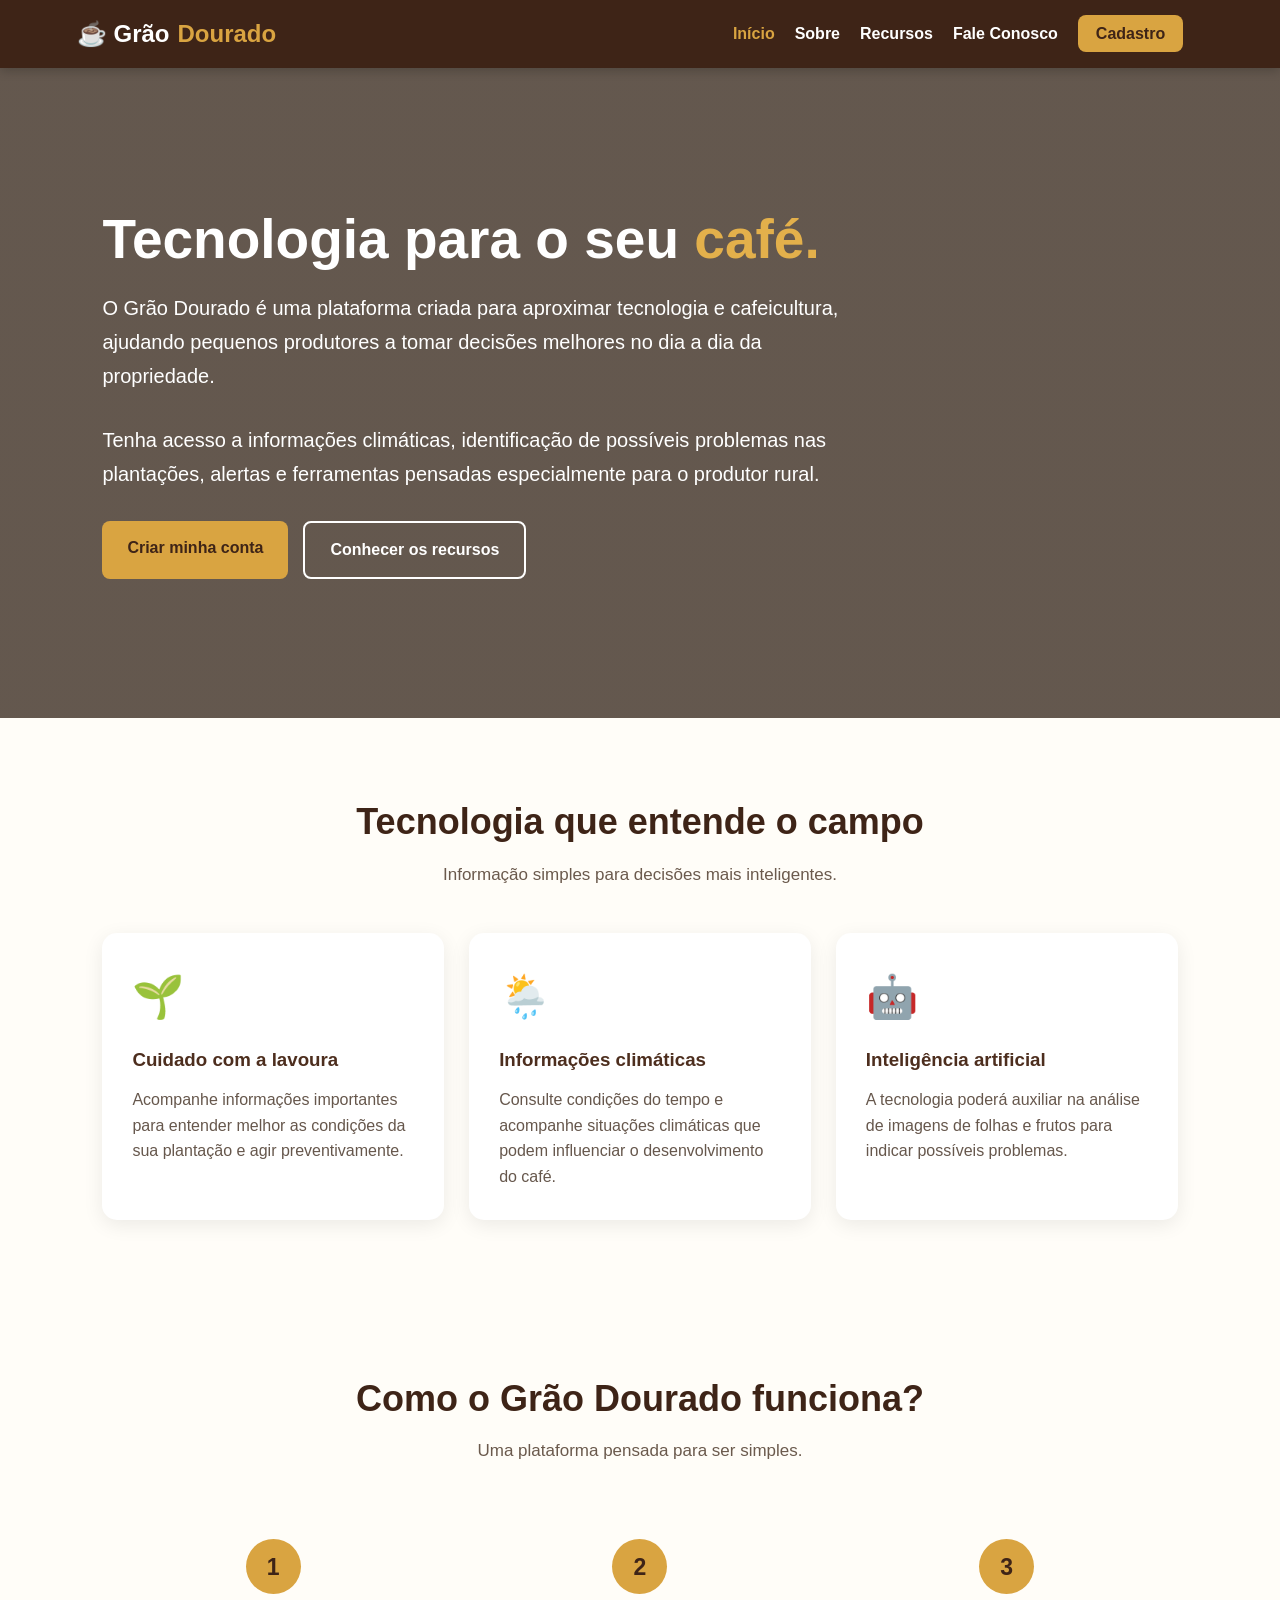
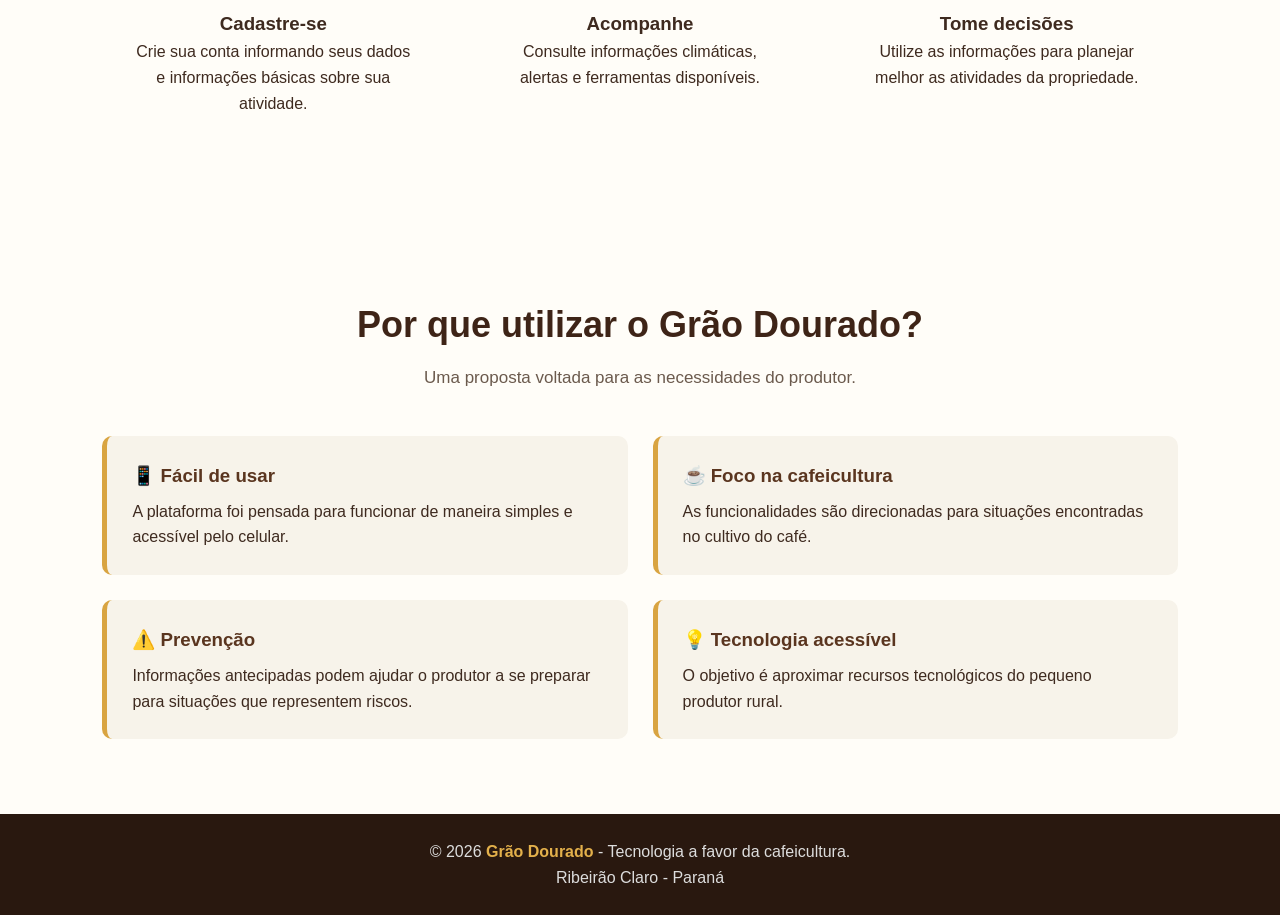
==== commit a6eb7fa1: "up" ====
--- a/index.html
+++ b/index.html
@@ -55,10 +55,7 @@
             </li>
 
              <li>
-                 <a href="prototipo.html">
-                    prototipo
-                 </a>
-            </li>
+                 
         </ul>
 
     </nav>
